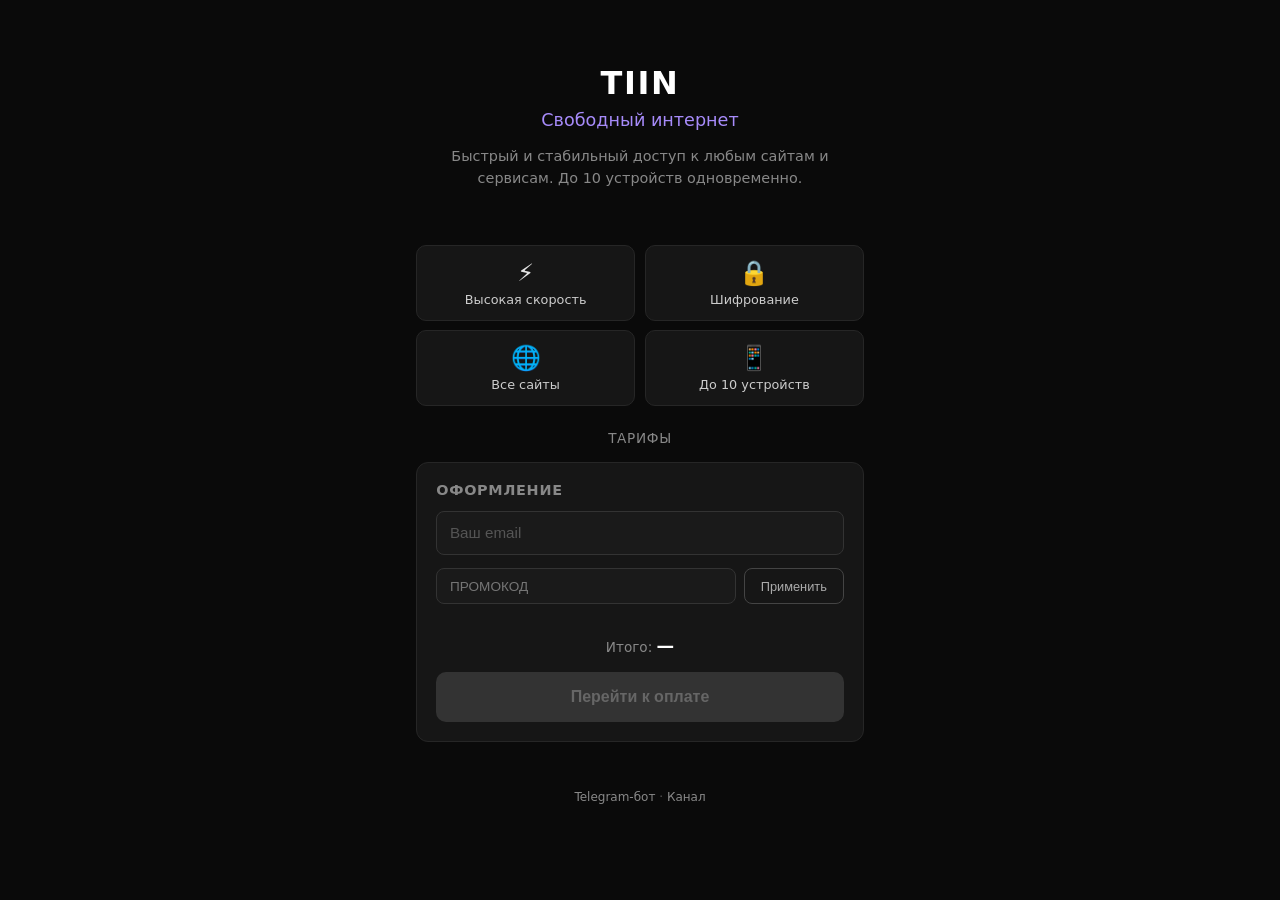
==== website/index.html @ b94ae363 "Add AWG 2.0, SoftEther, web portal, tests, and infra updates - AWG 2.0 native API (awg_api/) with ad" ====
<!DOCTYPE html>
<html lang="ru">
<head>
<meta charset="utf-8">
<meta name="viewport" content="width=device-width,initial-scale=1">
<title>TIIN — Быстрый и безопасный доступ в интернет</title>
<style>
*{margin:0;padding:0;box-sizing:border-box}
body{font-family:-apple-system,system-ui,'Segoe UI',sans-serif;background:#0a0a0a;color:#e5e5e5;
min-height:100vh;-webkit-font-smoothing:antialiased}
.container{max-width:480px;margin:0 auto;padding:1rem}

/* Header */
.hero{text-align:center;padding:3rem 0 2rem}
.hero h1{font-size:2rem;color:#fff;letter-spacing:.05em}
.hero .tagline{color:#a78bfa;font-size:1.1rem;margin-top:.5rem}
.hero .desc{color:#888;font-size:.9rem;margin-top:1rem;line-height:1.5}

/* Features */
.features{display:grid;grid-template-columns:1fr 1fr;gap:.6rem;margin:1.5rem 0}
.feat{background:#161616;border:1px solid #262626;border-radius:10px;padding:.8rem;text-align:center}
.feat .icon{font-size:1.5rem;margin-bottom:.3rem}
.feat .text{font-size:.8rem;color:#ccc}

/* Tariffs */
.section-title{font-size:.85rem;color:#888;text-transform:uppercase;letter-spacing:.05em;
margin:1.5rem 0 .8rem;text-align:center}
.tariff{background:#161616;border:1px solid #262626;border-radius:12px;padding:1rem;
margin-bottom:.6rem;cursor:pointer;transition:all .15s;position:relative}
.tariff:hover,.tariff.selected{border-color:#7c3aed;background:#1a1528}
.tariff .name{font-weight:600;color:#fff;font-size:.95rem}
.tariff .details{color:#888;font-size:.8rem;margin-top:.3rem}
.tariff .price{position:absolute;right:1rem;top:50%;transform:translateY(-50%);
font-size:1.1rem;font-weight:700;color:#a78bfa}
.tariff .badge{display:inline-block;background:#7c3aed;color:#fff;font-size:.65rem;
padding:.15rem .4rem;border-radius:4px;margin-left:.4rem;vertical-align:middle}

/* Form */
.card{background:#161616;border:1px solid #262626;border-radius:12px;padding:1.2rem;margin:1rem 0}
.card h2{font-size:.9rem;color:#888;text-transform:uppercase;letter-spacing:.05em;margin-bottom:.8rem}
.input-wrap{position:relative}
.input-wrap input{width:100%;background:#1a1a1a;border:1px solid #333;border-radius:8px;
padding:.8rem;color:#fff;font-size:.95rem;outline:none;transition:border-color .15s}
.input-wrap input:focus{border-color:#7c3aed}
.input-wrap input::placeholder{color:#555}
.error{color:#ef4444;font-size:.8rem;margin-top:.3rem;display:none}

.pay-btn{display:block;width:100%;padding:1rem;background:#7c3aed;color:#fff;border:none;
border-radius:10px;font-size:1rem;font-weight:600;cursor:pointer;margin-top:1rem;
transition:all .15s;text-align:center}
.pay-btn:hover{background:#6d28d9}
.pay-btn:disabled{background:#333;color:#666;cursor:not-allowed}

.total{text-align:center;margin-top:.8rem;color:#888;font-size:.85rem}
.total .amount{color:#fff;font-weight:600;font-size:1.1rem}
.total .old-price{text-decoration:line-through;color:#666;font-size:.9rem;margin-right:.3rem}

/* Promo */
.promo-row{display:flex;gap:.5rem;margin-top:.8rem}
.promo-row input{flex:1;background:#1a1a1a;border:1px solid #333;border-radius:8px;
padding:.6rem .8rem;color:#fff;font-size:.85rem;outline:none;text-transform:uppercase}
.promo-row input:focus{border-color:#7c3aed}
.promo-btn{background:none;border:1px solid #444;border-radius:8px;padding:.6rem 1rem;
color:#aaa;font-size:.8rem;cursor:pointer;white-space:nowrap;transition:all .15s}
.promo-btn:hover{border-color:#7c3aed;color:#7c3aed}
.promo-msg{font-size:.8rem;margin-top:.3rem;min-height:1.1em}
.promo-msg.ok{color:#22c55e}.promo-msg.err{color:#ef4444}

/* Steps */
.step{display:none}.step.active{display:block}

/* Loading */
.loading{text-align:center;padding:3rem 0}
.spinner{display:inline-block;width:40px;height:40px;border:3px solid #333;
border-top-color:#7c3aed;border-radius:50%;animation:spin .8s linear infinite}
@keyframes spin{to{transform:rotate(360deg)}}
.loading .text{color:#888;margin-top:1rem;font-size:.9rem}

/* Success */
.success{text-align:center;padding:2rem 0}
.success .icon{font-size:3rem;margin-bottom:.5rem}
.success h2{color:#22c55e;font-size:1.3rem}
.success .link{display:block;margin:1.5rem auto;padding:1rem;background:#7c3aed;color:#fff;
border-radius:10px;font-size:1rem;font-weight:600;text-decoration:none;max-width:280px}
.success .link:hover{background:#6d28d9}

/* Footer */
.footer{text-align:center;padding:2rem 0;color:#555;font-size:.75rem}
.footer a{color:#888;text-decoration:none}
.footer a:hover{color:#a78bfa}

/* Responsive */
@media(max-width:360px){.features{grid-template-columns:1fr}.hero h1{font-size:1.6rem}}
</style>
</head>
<body>

<div class="container">

<!-- Step 1: Landing -->
<div class="step active" id="step1">
    <div class="hero">
        <h1>TIIN</h1>
        <div class="tagline">Свободный интернет</div>
        <div class="desc">Быстрый и стабильный доступ к любым сайтам и сервисам. До 10 устройств одновременно.</div>
    </div>

    <div class="features">
        <div class="feat"><div class="icon">&#9889;</div><div class="text">Высокая скорость</div></div>
        <div class="feat"><div class="icon">&#128274;</div><div class="text">Шифрование</div></div>
        <div class="feat"><div class="icon">&#127760;</div><div class="text">Все сайты</div></div>
        <div class="feat"><div class="icon">&#128241;</div><div class="text">До 10 устройств</div></div>
    </div>

    <div class="section-title">Тарифы</div>
    <div id="tariffList"></div>

    <div class="card">
        <h2>Оформление</h2>
        <div class="input-wrap">
            <input type="email" id="emailInput" placeholder="Ваш email" autocomplete="email">
        </div>
        <div class="error" id="emailError">Введите корректный email</div>
        <div class="promo-row">
            <input type="text" id="promoInput" placeholder="Промокод" maxlength="30" autocomplete="off">
            <button type="button" class="promo-btn" id="promoBtn" onclick="applyPromo()">Применить</button>
        </div>
        <div class="promo-msg" id="promoMsg"></div>
        <div class="total">Итого: <span class="old-price" id="oldPrice" style="display:none"></span><span class="amount" id="totalAmount">—</span></div>
        <button class="pay-btn" id="payBtn" disabled>Перейти к оплате</button>
    </div>

    <div class="footer">
        <a href="https://t.me/tiin_service_bot">Telegram-бот</a> &middot;
        <a href="https://t.me/tiin_service">Канал</a>
    </div>
</div>

<!-- Step 2: Redirect / Loading -->
<div class="step" id="step2">
    <div class="loading">
        <div class="spinner"></div>
        <div class="text">Перенаправление на оплату...</div>
    </div>
</div>

<!-- Step 3: Waiting for payment -->
<div class="step" id="step3">
    <div class="loading">
        <div class="spinner"></div>
        <div class="text">Ожидание оплаты...</div>
    </div>
</div>

<!-- Step 4: Success -->
<div class="step" id="step4">
    <div class="success">
        <div class="icon">&#10004;&#65039;</div>
        <h2>Оплата прошла!</h2>
        <p style="color:#888;margin-top:.5rem">Ваш конфиг готов. Перейдите в личный кабинет для подключения.</p>
        <a id="portalLink" href="#" class="link">Перейти к подключению</a>
        <div style="background:#1c1507;border:1px solid #854d0e;border-radius:10px;padding:1rem;margin-top:1.5rem;text-align:left">
            <div style="font-weight:600;color:#facc15;font-size:.9rem">&#9888;&#65039; Сохраните ссылку!</div>
            <p style="color:#a3a3a3;font-size:.8rem;margin-top:.4rem;line-height:1.4">
                Добавьте страницу в закладки браузера. Это ваш единственный способ доступа к конфигу. Если потеряете ссылку — напишите в поддержку.
            </p>
        </div>
    </div>
</div>

</div>

<script>
var API = "/api/web";
var selectedTariff = null;
var tariffs = [];
var appliedPromo = null;  // {code, type, value, discount_price}

function showStep(n) {
    document.querySelectorAll('.step').forEach(function(s) { s.classList.remove('active') });
    document.getElementById('step' + n).classList.add('active');
}

// Load tariffs
fetch(API + '/tariffs')
    .then(function(r) { return r.json() })
    .then(function(data) {
        tariffs = data;
        var html = '';
        data.forEach(function(t) {
            var badge = t.days >= 90 ? '<span class="badge">Выгодно</span>' : '';
            var ppd = t.days > 0 ? (t.price / t.days).toFixed(1) : '';
            var details = t.period + ' · ' + t.device_limit + ' устройств';
            if (t.days > 3) details += ' · ' + ppd + ' Р/день';
            html += '<div class="tariff" onclick="selectTariff(\'' + t.id + '\')" id="tariff_' + t.id + '">' +
                '<div class="name">' + t.name + badge + '</div>' +
                '<div class="details">' + details + '</div>' +
                '<div class="price">' + t.price + ' &#8381;</div></div>';
        });
        document.getElementById('tariffList').innerHTML = html;
    });

function selectTariff(id) {
    selectedTariff = tariffs.find(function(t) { return t.id === id });
    document.querySelectorAll('.tariff').forEach(function(el) { el.classList.remove('selected') });
    document.getElementById('tariff_' + id).classList.add('selected');
    updateTotal();
    // Re-validate promo for new tariff
    if (appliedPromo) applyPromo();
    checkForm();
}

function updateTotal() {
    if (!selectedTariff) return;
    var oldEl = document.getElementById('oldPrice');
    var totalEl = document.getElementById('totalAmount');
    if (appliedPromo && appliedPromo.discount_price && appliedPromo.discount_price < selectedTariff.price) {
        oldEl.textContent = selectedTariff.price + ' \u20BD';
        oldEl.style.display = 'inline';
        totalEl.textContent = appliedPromo.discount_price + ' \u20BD';
    } else {
        oldEl.style.display = 'none';
        totalEl.textContent = selectedTariff.price + ' \u20BD';
    }
}

function applyPromo() {
    var code = document.getElementById('promoInput').value.trim();
    var msgEl = document.getElementById('promoMsg');
    if (!code) {
        appliedPromo = null;
        msgEl.textContent = '';
        msgEl.className = 'promo-msg';
        updateTotal();
        return;
    }
    var tariffId = selectedTariff ? selectedTariff.id : null;
    fetch(API + '/promo/validate', {
        method: 'POST',
        headers: { 'Content-Type': 'application/json' },
        body: JSON.stringify({ code: code, tariff_id: tariffId })
    })
    .then(function(r) { return r.json() })
    .then(function(d) {
        if (d.valid) {
            appliedPromo = { code: code, type: d.type, value: d.value, discount_price: d.discount_price };
            msgEl.textContent = d.message || 'Промокод применён';
            msgEl.className = 'promo-msg ok';
        } else {
            appliedPromo = null;
            msgEl.textContent = d.message || 'Неверный промокод';
            msgEl.className = 'promo-msg err';
        }
        updateTotal();
    })
    .catch(function() {
        msgEl.textContent = 'Ошибка проверки';
        msgEl.className = 'promo-msg err';
    });
}

function checkForm() {
    var email = document.getElementById('emailInput').value.trim();
    var valid = email.match(/^[^\s@]+@[^\s@]+\.[^\s@]+$/) && selectedTariff;
    document.getElementById('payBtn').disabled = !valid;
}

document.getElementById('emailInput').addEventListener('input', checkForm);

document.getElementById('payBtn').addEventListener('click', function() {
    var email = document.getElementById('emailInput').value.trim();
    if (!email.match(/^[^\s@]+@[^\s@]+\.[^\s@]+$/)) {
        document.getElementById('emailError').style.display = 'block';
        return;
    }
    document.getElementById('emailError').style.display = 'none';

    showStep(2);

    fetch(API + '/order', {
        method: 'POST',
        headers: { 'Content-Type': 'application/json' },
        body: JSON.stringify({ email: email, tariff_id: selectedTariff.id, promo_code: appliedPromo ? appliedPromo.code : null })
    })
    .then(function(r) { return r.json() })
    .then(function(data) {
        if (data.payment_url) {
            // Save payment_id for polling
            sessionStorage.setItem('payment_id', data.payment_id);
            // Redirect to YooKassa
            window.location.href = data.payment_url;
        } else {
            alert('Ошибка создания платежа');
            showStep(1);
        }
    })
    .catch(function(err) {
        alert('Ошибка соединения');
        showStep(1);
    });
});

// On page load: check if returning from payment
(function() {
    var pid = sessionStorage.getItem('payment_id');
    if (!pid) return;

    showStep(3);
    var attempts = 0;
    var maxAttempts = 60; // 5 minutes

    var poll = setInterval(function() {
        attempts++;
        if (attempts > maxAttempts) {
            clearInterval(poll);
            document.querySelector('#step3 .text').textContent = 'Платёж обрабатывается. Проверьте позже.';
            return;
        }

        fetch(API + '/status/' + pid)
            .then(function(r) { return r.json() })
            .then(function(data) {
                if (data.status === 'paid' && data.portal_url) {
                    clearInterval(poll);
                    sessionStorage.removeItem('payment_id');
                    document.getElementById('portalLink').href = data.portal_url;
                    showStep(4);
                } else if (data.status === 'canceled') {
                    clearInterval(poll);
                    sessionStorage.removeItem('payment_id');
                    alert('Платёж отменён');
                    showStep(1);
                }
            });
    }, 5000);
})();
</script>

</body>
</html>
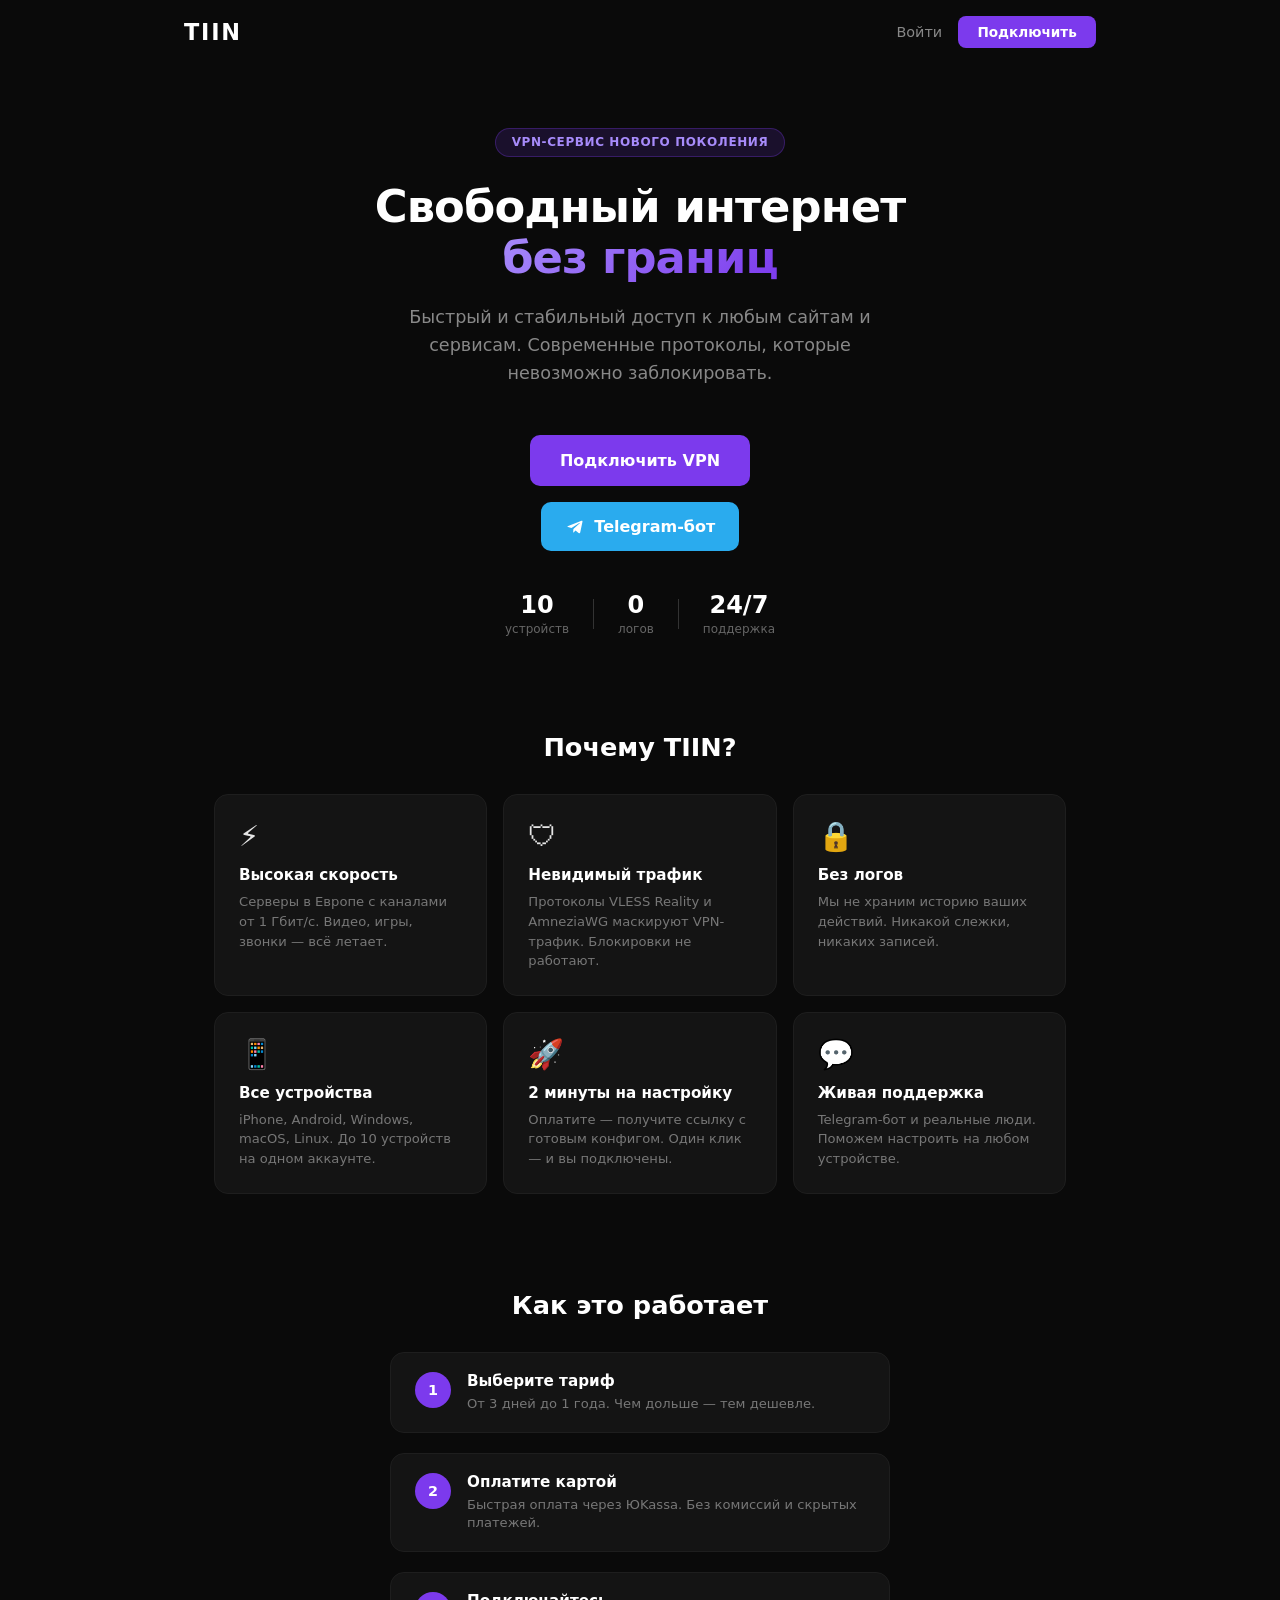
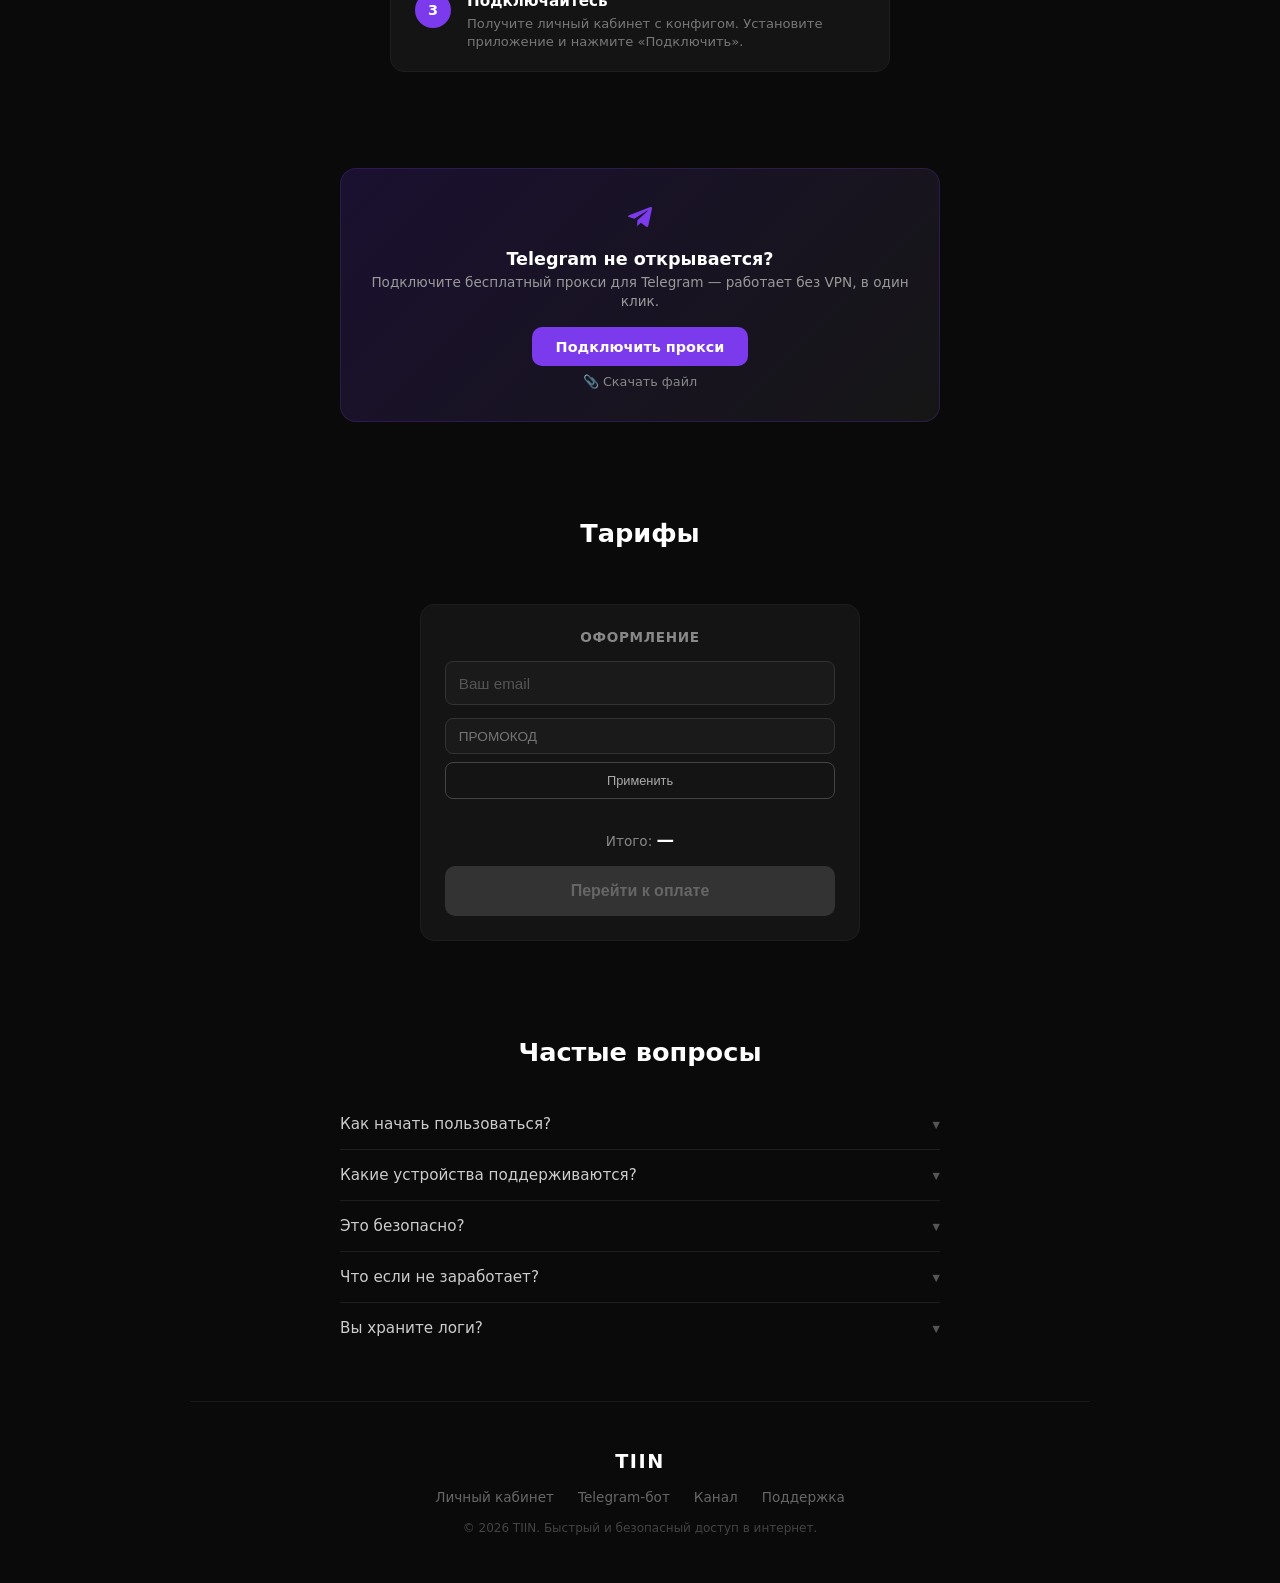
==== commit cd54ea9e: "Security hardening, autopay, health check, onboarding improvements - Session cleanup: daily purge of" ====
--- a/website/index.html
+++ b/website/index.html
@@ -4,70 +4,166 @@
 <meta charset="utf-8">
 <meta name="viewport" content="width=device-width,initial-scale=1">
 <title>TIIN — Быстрый и безопасный доступ в интернет</title>
+<link rel="icon" type="image/png" href="/favicon.png">
 <style>
 *{margin:0;padding:0;box-sizing:border-box}
-body{font-family:-apple-system,system-ui,'Segoe UI',sans-serif;background:#0a0a0a;color:#e5e5e5;
+body{font-family:-apple-system,system-ui,'Segoe UI',Roboto,sans-serif;background:#0a0a0a;color:#e5e5e5;
 min-height:100vh;-webkit-font-smoothing:antialiased}
-.container{max-width:480px;margin:0 auto;padding:1rem}
-
-/* Header */
-.hero{text-align:center;padding:3rem 0 2rem}
-.hero h1{font-size:2rem;color:#fff;letter-spacing:.05em}
-.hero .tagline{color:#a78bfa;font-size:1.1rem;margin-top:.5rem}
-.hero .desc{color:#888;font-size:.9rem;margin-top:1rem;line-height:1.5}
+
+/* Nav */
+.nav{display:flex;align-items:center;justify-content:space-between;padding:1rem 1.5rem;max-width:960px;margin:0 auto}
+.nav-logo{font-size:1.4rem;font-weight:800;color:#fff;letter-spacing:.08em}
+.nav-links{display:flex;align-items:center;gap:1rem}
+.nav-link{color:#888;text-decoration:none;font-size:.9rem;transition:color .15s}
+.nav-link:hover{color:#fff}
+.nav-cta{background:#7c3aed;color:#fff;border:none;border-radius:8px;padding:.5rem 1.2rem;
+font-size:.85rem;font-weight:600;cursor:pointer;transition:background .15s;text-decoration:none}
+.nav-cta:hover{background:#6d28d9}
+
+/* Hero */
+.l-hero{text-align:center;padding:4rem 1.5rem 3rem;max-width:700px;margin:0 auto}
+.l-hero-badge{display:inline-block;background:rgba(124,58,237,.15);color:#a78bfa;font-size:.75rem;
+font-weight:600;padding:.4rem 1rem;border-radius:20px;border:1px solid rgba(124,58,237,.3);
+margin-bottom:1.5rem;text-transform:uppercase;letter-spacing:.05em}
+.l-hero-title{font-size:2.8rem;font-weight:800;color:#fff;line-height:1.15;letter-spacing:-.02em}
+.l-hero-accent{background:linear-gradient(135deg,#a78bfa,#7c3aed);-webkit-background-clip:text;
+-webkit-text-fill-color:transparent;background-clip:text}
+.l-hero-desc{color:#888;font-size:1.1rem;line-height:1.6;margin-top:1.2rem;max-width:500px;margin-left:auto;margin-right:auto}
+.l-hero-actions{display:flex;gap:.8rem;justify-content:center;margin-top:2rem;flex-wrap:wrap}
+.l-hero-btn{display:inline-flex;align-items:center;justify-content:center;min-width:180px;
+padding:.9rem 1.5rem;font-size:1rem;border-radius:10px;font-weight:600;cursor:pointer;
+transition:all .15s;text-decoration:none;text-align:center}
+.l-hero-stats{display:flex;align-items:center;justify-content:center;gap:1.5rem;margin-top:2.5rem}
+.l-stat{text-align:center}
+.l-stat-num{display:block;font-size:1.5rem;font-weight:800;color:#fff}
+.l-stat-label{display:block;font-size:.75rem;color:#666;margin-top:.2rem}
+.l-stat-sep{width:1px;height:30px;background:#333}
+
+/* Sections */
+.l-section{max-width:900px;margin:0 auto;padding:3rem 1.5rem}
+.l-section-title{text-align:center;font-size:1.6rem;font-weight:700;color:#fff;margin-bottom:2rem}
 
 /* Features */
-.features{display:grid;grid-template-columns:1fr 1fr;gap:.6rem;margin:1.5rem 0}
-.feat{background:#161616;border:1px solid #262626;border-radius:10px;padding:.8rem;text-align:center}
-.feat .icon{font-size:1.5rem;margin-bottom:.3rem}
-.feat .text{font-size:.8rem;color:#ccc}
+.l-features{display:grid;grid-template-columns:repeat(3,1fr);gap:1rem}
+.l-feat{background:#141414;border:1px solid #1e1e1e;border-radius:14px;padding:1.5rem;transition:border-color .2s}
+.l-feat:hover{border-color:#333}
+.l-feat-icon{font-size:1.8rem;margin-bottom:.8rem}
+.l-feat h3{font-size:.95rem;font-weight:600;color:#fff;margin-bottom:.5rem}
+.l-feat p{font-size:.82rem;color:#777;line-height:1.5}
+
+/* Steps */
+.l-steps{max-width:500px;margin:0 auto;display:flex;flex-direction:column;gap:1.2rem}
+.l-step{display:flex;align-items:flex-start;gap:1rem;background:#141414;border:1px solid #1e1e1e;
+border-radius:14px;padding:1.2rem 1.5rem}
+.l-step-num{flex-shrink:0;width:36px;height:36px;display:flex;align-items:center;justify-content:center;
+background:#7c3aed;color:#fff;border-radius:50%;font-size:.9rem;font-weight:700}
+.l-step-body h3{font-size:.95rem;font-weight:600;color:#fff}
+.l-step-body p{font-size:.82rem;color:#777;margin-top:.3rem;line-height:1.4}
+
+/* Proxy banner */
+.l-proxy-banner{display:flex;flex-direction:column;align-items:center;text-align:center;
+background:linear-gradient(135deg,#1a1030 0%,#161616 100%);border:1px solid rgba(124,58,237,.2);
+border-radius:16px;padding:2rem 1.5rem;max-width:600px;margin:0 auto;gap:1rem}
+.l-proxy-text h3{color:#fff;font-size:1.1rem;margin-bottom:.3rem}
+.l-proxy-text p{color:#999;font-size:.85rem;line-height:1.4}
+.l-proxy-btn{white-space:nowrap;padding:.7rem 1.5rem;font-size:.9rem;text-decoration:none;
+background:#7c3aed;color:#fff;border-radius:10px;font-weight:600;display:inline-block;transition:background .15s}
+.l-proxy-btn:hover{background:#6d28d9}
+.l-proxy-dl{font-size:.8rem;color:#888;text-decoration:none}
+.l-proxy-dl:hover{color:#a78bfa}
 
 /* Tariffs */
-.section-title{font-size:.85rem;color:#888;text-transform:uppercase;letter-spacing:.05em;
-margin:1.5rem 0 .8rem;text-align:center}
-.tariff{background:#161616;border:1px solid #262626;border-radius:12px;padding:1rem;
-margin-bottom:.6rem;cursor:pointer;transition:all .15s;position:relative}
-.tariff:hover,.tariff.selected{border-color:#7c3aed;background:#1a1528}
-.tariff .name{font-weight:600;color:#fff;font-size:.95rem}
-.tariff .details{color:#888;font-size:.8rem;margin-top:.3rem}
-.tariff .price{position:absolute;right:1rem;top:50%;transform:translateY(-50%);
-font-size:1.1rem;font-weight:700;color:#a78bfa}
-.tariff .badge{display:inline-block;background:#7c3aed;color:#fff;font-size:.65rem;
-padding:.15rem .4rem;border-radius:4px;margin-left:.4rem;vertical-align:middle}
-
-/* Form */
-.card{background:#161616;border:1px solid #262626;border-radius:12px;padding:1.2rem;margin:1rem 0}
-.card h2{font-size:.9rem;color:#888;text-transform:uppercase;letter-spacing:.05em;margin-bottom:.8rem}
-.input-wrap{position:relative}
+.l-tariffs{display:grid;grid-template-columns:repeat(auto-fit,minmax(200px,1fr));gap:1rem;
+max-width:700px;margin:0 auto 1.5rem}
+.l-tariff{background:#141414;border:2px solid #1e1e1e;border-radius:14px;padding:1.5rem;
+text-align:center;cursor:pointer;transition:all .2s;position:relative}
+.l-tariff:hover{border-color:#333;transform:translateY(-2px)}
+.l-tariff.selected{border-color:#7c3aed;background:#1a1528}
+.l-tariff.popular{border-color:rgba(124,58,237,.2)}
+.l-tariff-badge{position:absolute;top:-10px;left:50%;transform:translateX(-50%);background:#7c3aed;
+color:#fff;font-size:.65rem;font-weight:700;padding:.2rem .7rem;border-radius:10px;
+text-transform:uppercase;letter-spacing:.03em}
+.l-tariff-name{font-size:.9rem;font-weight:600;color:#fff}
+.l-tariff-period{font-size:.75rem;color:#666;margin-top:.3rem}
+.l-tariff-price{font-size:1.8rem;font-weight:800;color:#a78bfa;margin-top:.8rem}
+.l-tariff-price span{font-size:1rem}
+.l-tariff-meta{font-size:.72rem;color:#555;margin-top:.5rem}
+
+/* Order form */
+.l-order{max-width:440px;margin:0 auto;background:#141414;border:1px solid #1e1e1e;
+border-radius:14px;padding:1.5rem}
+.l-order h3{font-size:.85rem;color:#888;text-transform:uppercase;letter-spacing:.05em;
+margin-bottom:1rem;text-align:center}
 .input-wrap input{width:100%;background:#1a1a1a;border:1px solid #333;border-radius:8px;
 padding:.8rem;color:#fff;font-size:.95rem;outline:none;transition:border-color .15s}
 .input-wrap input:focus{border-color:#7c3aed}
 .input-wrap input::placeholder{color:#555}
 .error{color:#ef4444;font-size:.8rem;margin-top:.3rem;display:none}
 
+.promo-row{display:flex;flex-direction:column;gap:.5rem;margin-top:.8rem}
+.promo-row input{width:100%;background:#1a1a1a;border:1px solid #333;border-radius:8px;
+padding:.6rem .8rem;color:#fff;font-size:.85rem;outline:none;text-transform:uppercase}
+.promo-row input:focus{border-color:#7c3aed}
+.promo-btn{width:100%;background:none;border:1px solid #444;border-radius:8px;padding:.6rem 1rem;
+color:#aaa;font-size:.8rem;cursor:pointer;transition:all .15s}
+.promo-btn:hover{border-color:#7c3aed;color:#7c3aed}
+.promo-msg{font-size:.8rem;margin-top:.3rem;min-height:1.1em}
+.promo-msg.ok{color:#22c55e}.promo-msg.err{color:#ef4444}
+
+.total{text-align:center;margin-top:.8rem;color:#888;font-size:.85rem}
+.total .amount{color:#fff;font-weight:600;font-size:1.1rem}
+.total .old-price{text-decoration:line-through;color:#666;font-size:.9rem;margin-right:.3rem}
+
 .pay-btn{display:block;width:100%;padding:1rem;background:#7c3aed;color:#fff;border:none;
 border-radius:10px;font-size:1rem;font-weight:600;cursor:pointer;margin-top:1rem;
 transition:all .15s;text-align:center}
 .pay-btn:hover{background:#6d28d9}
 .pay-btn:disabled{background:#333;color:#666;cursor:not-allowed}
 
-.total{text-align:center;margin-top:.8rem;color:#888;font-size:.85rem}
-.total .amount{color:#fff;font-weight:600;font-size:1.1rem}
-.total .old-price{text-decoration:line-through;color:#666;font-size:.9rem;margin-right:.3rem}
-
-/* Promo */
-.promo-row{display:flex;gap:.5rem;margin-top:.8rem}
-.promo-row input{flex:1;background:#1a1a1a;border:1px solid #333;border-radius:8px;
-padding:.6rem .8rem;color:#fff;font-size:.85rem;outline:none;text-transform:uppercase}
-.promo-row input:focus{border-color:#7c3aed}
-.promo-btn{background:none;border:1px solid #444;border-radius:8px;padding:.6rem 1rem;
-color:#aaa;font-size:.8rem;cursor:pointer;white-space:nowrap;transition:all .15s}
-.promo-btn:hover{border-color:#7c3aed;color:#7c3aed}
-.promo-msg{font-size:.8rem;margin-top:.3rem;min-height:1.1em}
-.promo-msg.ok{color:#22c55e}.promo-msg.err{color:#ef4444}
-
-/* Steps */
-.step{display:none}.step.active{display:block}
+/* FAQ */
+.l-faq{max-width:600px;margin:0 auto}
+.faq-item{border-bottom:1px solid #1e1e1e;cursor:pointer;padding:1rem 0}
+.faq-item:last-child{border-bottom:none}
+.faq-q{display:flex;justify-content:space-between;align-items:center;font-size:.95rem;font-weight:500;color:#ccc}
+.faq-q:hover{color:#fff}
+.faq-arrow{font-size:.6rem;color:#555;transition:transform .2s}
+.faq-arrow.open{transform:rotate(180deg)}
+.faq-a{font-size:.85rem;color:#777;line-height:1.6;margin-top:.6rem;padding-right:1.5rem;display:none}
+.faq-a.open{display:block}
+
+/* TG button */
+.tg-btn{display:inline-flex;align-items:center;justify-content:center;gap:.6rem;
+padding:.9rem 1.5rem;background:#2AABEE;color:#fff;border:none;border-radius:10px;
+font-size:1rem;font-weight:600;cursor:pointer;transition:background .15s;text-decoration:none}
+.tg-btn:hover{background:#229ED9}
+
+/* Footer */
+.l-footer{text-align:center;padding:3rem 1.5rem;border-top:1px solid #1a1a1a;max-width:900px;margin:0 auto}
+.l-footer-logo{font-size:1.2rem;font-weight:800;color:#fff;letter-spacing:.08em;margin-bottom:1rem}
+.l-footer-links{display:flex;justify-content:center;gap:1.5rem;margin-bottom:1rem}
+.l-footer-links a{color:#666;text-decoration:none;font-size:.85rem;transition:color .15s}
+.l-footer-links a:hover{color:#a78bfa}
+.l-footer-copy{color:#444;font-size:.75rem}
+
+/* Support form */
+.l-support{max-width:440px;margin:0 auto;background:#141414;border:1px solid #1e1e1e;border-radius:14px;padding:1.5rem}
+.l-support h3{font-size:.85rem;color:#888;text-transform:uppercase;letter-spacing:.05em;margin-bottom:1rem;text-align:center}
+.l-support textarea{width:100%;background:#1a1a1a;border:1px solid #333;border-radius:8px;
+padding:.8rem;color:#fff;font-size:.9rem;outline:none;transition:border-color .15s;resize:vertical;
+min-height:120px;font-family:inherit;line-height:1.5}
+.l-support textarea:focus{border-color:#7c3aed}
+.l-support textarea::placeholder{color:#555}
+.l-support .char-count{text-align:right;font-size:.75rem;color:#555;margin-top:.3rem}
+.support-btn{display:block;width:100%;padding:1rem;background:#7c3aed;color:#fff;border:none;
+border-radius:10px;font-size:1rem;font-weight:600;cursor:pointer;margin-top:1rem;transition:all .15s}
+.support-btn:hover{background:#6d28d9}
+.support-btn:disabled{background:#333;color:#666;cursor:not-allowed}
+.support-back{display:block;text-align:center;margin-top:.8rem;color:#666;font-size:.85rem;
+text-decoration:none;transition:color .15s}
+.support-back:hover{color:#a78bfa}
+
+/* Steps (pages) */
+.page{display:none}.page.active{display:block}
 
 /* Loading */
 .loading{text-align:center;padding:3rem 0}
@@ -77,83 +173,156 @@
 .loading .text{color:#888;margin-top:1rem;font-size:.9rem}
 
 /* Success */
-.success{text-align:center;padding:2rem 0}
+.success{text-align:center;padding:3rem 1.5rem;max-width:480px;margin:0 auto}
 .success .icon{font-size:3rem;margin-bottom:.5rem}
 .success h2{color:#22c55e;font-size:1.3rem}
 .success .link{display:block;margin:1.5rem auto;padding:1rem;background:#7c3aed;color:#fff;
 border-radius:10px;font-size:1rem;font-weight:600;text-decoration:none;max-width:280px}
 .success .link:hover{background:#6d28d9}
 
-/* Footer */
-.footer{text-align:center;padding:2rem 0;color:#555;font-size:.75rem}
-.footer a{color:#888;text-decoration:none}
-.footer a:hover{color:#a78bfa}
-
 /* Responsive */
-@media(max-width:360px){.features{grid-template-columns:1fr}.hero h1{font-size:1.6rem}}
+@media(max-width:768px){.l-hero-title{font-size:2rem}.l-features{grid-template-columns:1fr 1fr}
+.l-tariffs{grid-template-columns:1fr 1fr}}
+@media(max-width:480px){.l-hero{padding:2.5rem 1rem 2rem}.l-hero-title{font-size:1.7rem}
+.l-hero-desc{font-size:.95rem}.l-hero-btn{min-width:150px;padding:.8rem 1rem;font-size:.9rem}
+.l-features{grid-template-columns:1fr}.l-tariffs{grid-template-columns:1fr}
+.l-section{padding:2rem 1rem}}
 </style>
 </head>
 <body>
 
-<div class="container">
-
-<!-- Step 1: Landing -->
-<div class="step active" id="step1">
-    <div class="hero">
-        <h1>TIIN</h1>
-        <div class="tagline">Свободный интернет</div>
-        <div class="desc">Быстрый и стабильный доступ к любым сайтам и сервисам. До 10 устройств одновременно.</div>
-    </div>
-
-    <div class="features">
-        <div class="feat"><div class="icon">&#9889;</div><div class="text">Высокая скорость</div></div>
-        <div class="feat"><div class="icon">&#128274;</div><div class="text">Шифрование</div></div>
-        <div class="feat"><div class="icon">&#127760;</div><div class="text">Все сайты</div></div>
-        <div class="feat"><div class="icon">&#128241;</div><div class="text">До 10 устройств</div></div>
-    </div>
-
-    <div class="section-title">Тарифы</div>
-    <div id="tariffList"></div>
-
-    <div class="card">
-        <h2>Оформление</h2>
+<!-- Landing page -->
+<div class="page active" id="page-landing">
+
+<nav class="nav">
+    <div class="nav-logo">TIIN</div>
+    <div class="nav-links">
+        <a href="/login" class="nav-link">Войти</a>
+        <a href="#tariffs" class="nav-cta" onclick="scrollTo('#tariffs')">Подключить</a>
+    </div>
+</nav>
+
+<section class="l-hero">
+    <div class="l-hero-badge">VPN-сервис нового поколения</div>
+    <h1 class="l-hero-title">Свободный интернет<br><span class="l-hero-accent">без границ</span></h1>
+    <p class="l-hero-desc">Быстрый и стабильный доступ к любым сайтам и сервисам. Современные протоколы, которые невозможно заблокировать.</p>
+    <div class="l-hero-actions">
+        <a href="#tariffs" class="pay-btn l-hero-btn" style="max-width:220px" onclick="scrollTo('#tariffs')">Подключить VPN</a>        
+    </div>
+    <div class="l-hero-actions" style="margin-top: 1rem">
+        <a href="https://t.me/tiin_service_bot?start=web" class="tg-btn l-hero-btn" style="max-width:220px">
+            <svg viewBox="0 0 24 24" width="20" height="20" fill="#fff"><path d="M9.78 18.65l.28-4.23 7.68-6.92c.34-.31-.07-.46-.52-.19L7.74 13.3 3.64 12c-.88-.25-.89-.86.2-1.3l15.97-6.16c.73-.33 1.43.18 1.15 1.3l-2.72 12.81c-.19.91-.74 1.13-1.5.71L12.6 16.3l-1.99 1.93c-.23.23-.42.42-.83.42z"/></svg>
+            Telegram-бот
+        </a>
+    </div>
+    <div class="l-hero-stats">
+        <div class="l-stat"><span class="l-stat-num">10</span><span class="l-stat-label">устройств</span></div>
+        <div class="l-stat-sep"></div>
+        <div class="l-stat"><span class="l-stat-num">0</span><span class="l-stat-label">логов</span></div>
+        <div class="l-stat-sep"></div>
+        <div class="l-stat"><span class="l-stat-num">24/7</span><span class="l-stat-label">поддержка</span></div>
+    </div>
+</section>
+
+<section class="l-section">
+    <h2 class="l-section-title">Почему TIIN?</h2>
+    <div class="l-features">
+        <div class="l-feat"><div class="l-feat-icon">&#9889;</div><h3>Высокая скорость</h3><p>Серверы в Европе с каналами от 1 Гбит/с. Видео, игры, звонки — всё летает.</p></div>
+        <div class="l-feat"><div class="l-feat-icon">&#128737;</div><h3>Невидимый трафик</h3><p>Протоколы VLESS Reality и AmneziaWG маскируют VPN-трафик. Блокировки не работают.</p></div>
+        <div class="l-feat"><div class="l-feat-icon">&#128274;</div><h3>Без логов</h3><p>Мы не храним историю ваших действий. Никакой слежки, никаких записей.</p></div>
+        <div class="l-feat"><div class="l-feat-icon">&#128241;</div><h3>Все устройства</h3><p>iPhone, Android, Windows, macOS, Linux. До 10 устройств на одном аккаунте.</p></div>
+        <div class="l-feat"><div class="l-feat-icon">&#128640;</div><h3>2 минуты на настройку</h3><p>Оплатите — получите ссылку с готовым конфигом. Один клик — и вы подключены.</p></div>
+        <div class="l-feat"><div class="l-feat-icon">&#128172;</div><h3>Живая поддержка</h3><p>Telegram-бот и реальные люди. Поможем настроить на любом устройстве.</p></div>
+    </div>
+</section>
+
+<section class="l-section">
+    <h2 class="l-section-title">Как это работает</h2>
+    <div class="l-steps">
+        <div class="l-step"><div class="l-step-num">1</div><div class="l-step-body"><h3>Выберите тариф</h3><p>От 3 дней до 1 года. Чем дольше — тем дешевле.</p></div></div>
+        <div class="l-step"><div class="l-step-num">2</div><div class="l-step-body"><h3>Оплатите картой</h3><p>Быстрая оплата через ЮKassa. Без комиссий и скрытых платежей.</p></div></div>
+        <div class="l-step"><div class="l-step-num">3</div><div class="l-step-body"><h3>Подключайтесь</h3><p>Получите личный кабинет с конфигом. Установите приложение и нажмите «Подключить».</p></div></div>
+    </div>
+</section>
+
+<section class="l-section">
+    <div class="l-proxy-banner">
+        <svg viewBox="0 0 24 24" width="32" height="32" fill="#7c3aed"><path d="M9.78 18.65l.28-4.23 7.68-6.92c.34-.31-.07-.46-.52-.19L7.74 13.3 3.64 12c-.88-.25-.89-.86.2-1.3l15.97-6.16c.73-.33 1.43.18 1.15 1.3l-2.72 12.81c-.19.91-.74 1.13-1.5.71L12.6 16.3l-1.99 1.93c-.23.23-.42.42-.83.42z"/></svg>
+        <div class="l-proxy-text">
+            <h3>Telegram не открывается?</h3>
+            <p>Подключите бесплатный прокси для Telegram — работает без VPN, в один клик.</p>
+        </div>
+        <div style="display:flex;flex-direction:column;gap:.5rem;align-items:center">
+            <a href="tg://proxy?server=tiinservice.ru&port=8443&secret=7tZhp-UUviXSuUagLCZgx8UzNDQ5ODguc25rLnd0Zg" class="l-proxy-btn" id="proxyBtn">Подключить прокси</a>
+            <a href="/proxy.html" class="l-proxy-dl">&#128206; Скачать файл</a>
+        </div>
+    </div>
+</section>
+
+<section class="l-section" id="tariffs">
+    <h2 class="l-section-title">Тарифы</h2>
+    <div class="l-tariffs" id="tariffList"></div>
+
+    <div class="l-order">
+        <h3>Оформление</h3>
         <div class="input-wrap">
             <input type="email" id="emailInput" placeholder="Ваш email" autocomplete="email">
         </div>
         <div class="error" id="emailError">Введите корректный email</div>
         <div class="promo-row">
             <input type="text" id="promoInput" placeholder="Промокод" maxlength="30" autocomplete="off">
-            <button type="button" class="promo-btn" id="promoBtn" onclick="applyPromo()">Применить</button>
+            <button type="button" class="promo-btn" onclick="applyPromo()">Применить</button>
         </div>
         <div class="promo-msg" id="promoMsg"></div>
         <div class="total">Итого: <span class="old-price" id="oldPrice" style="display:none"></span><span class="amount" id="totalAmount">—</span></div>
+
+        <div id="codeSection" style="display:none;margin-top:.8rem">
+            <div style="color:#888;font-size:.85rem;text-align:center;margin-bottom:.5rem">
+                Код отправлен на <b id="codeEmailDisplay" style="color:#a78bfa"></b>
+            </div>
+            <div class="input-wrap">
+                <input type="text" id="codeInput" placeholder="Код из письма" maxlength="6"
+                       style="text-align:center;letter-spacing:4px;font-size:1.1rem" autocomplete="one-time-code">
+            </div>
+        </div>
+
         <button class="pay-btn" id="payBtn" disabled>Перейти к оплате</button>
-    </div>
-
-    <div class="footer">
-        <a href="https://t.me/tiin_service_bot">Telegram-бот</a> &middot;
+        <div id="changeEmail" style="display:none;text-align:center;margin-top:.5rem">
+            <a href="javascript:resetCode()" style="color:#888;font-size:.8rem;text-decoration:none">Изменить email</a>
+        </div>
+    </div>
+</section>
+
+<section class="l-section">
+    <h2 class="l-section-title">Частые вопросы</h2>
+    <div class="l-faq" id="faqList"></div>
+</section>
+
+<footer class="l-footer">
+    <div class="l-footer-logo">TIIN</div>
+    <div class="l-footer-links">
+        <a href="/login">Личный кабинет</a>
+        <a href="https://t.me/tiin_service_bot?start=web">Telegram-бот</a>
         <a href="https://t.me/tiin_service">Канал</a>
-    </div>
+        <a href="javascript:showPage('support')">Поддержка</a>
+    </div>
+    <div class="l-footer-copy">&copy; 2026 TIIN. Быстрый и безопасный доступ в интернет.</div>
+</footer>
+
 </div>
 
-<!-- Step 2: Redirect / Loading -->
-<div class="step" id="step2">
-    <div class="loading">
-        <div class="spinner"></div>
-        <div class="text">Перенаправление на оплату...</div>
-    </div>
+<!-- Redirect -->
+<div class="page" id="page-redirect">
+    <div class="loading"><div class="spinner"></div><div class="text">Перенаправление на оплату...</div></div>
 </div>
 
-<!-- Step 3: Waiting for payment -->
-<div class="step" id="step3">
-    <div class="loading">
-        <div class="spinner"></div>
-        <div class="text">Ожидание оплаты...</div>
-    </div>
+<!-- Polling -->
+<div class="page" id="page-polling">
+    <div class="loading"><div class="spinner"></div><div class="text">Ожидание оплаты...</div></div>
 </div>
 
-<!-- Step 4: Success -->
-<div class="step" id="step4">
+<!-- Success -->
+<div class="page" id="page-success">
     <div class="success">
         <div class="icon">&#10004;&#65039;</div>
         <h2>Оплата прошла!</h2>
@@ -162,50 +331,144 @@
         <div style="background:#1c1507;border:1px solid #854d0e;border-radius:10px;padding:1rem;margin-top:1.5rem;text-align:left">
             <div style="font-weight:600;color:#facc15;font-size:.9rem">&#9888;&#65039; Сохраните ссылку!</div>
             <p style="color:#a3a3a3;font-size:.8rem;margin-top:.4rem;line-height:1.4">
-                Добавьте страницу в закладки браузера. Это ваш единственный способ доступа к конфигу. Если потеряете ссылку — напишите в поддержку.
+                Добавьте страницу в закладки браузера. Это ваш единственный способ доступа к конфигу.
             </p>
         </div>
     </div>
 </div>
 
+<!-- Support -->
+<div class="page" id="page-support">
+<section class="l-section" style="padding-top:4rem">
+    <h2 class="l-section-title">Поддержка</h2>
+    <div class="l-support">
+        <h3>Написать нам</h3>
+        <div class="input-wrap">
+            <input type="email" id="supEmail" placeholder="Ваш email" autocomplete="email">
+        </div>
+        <div class="error" id="supEmailError">Введите корректный email</div>
+
+        <div id="supCodeSection" style="display:none;margin-top:.8rem">
+            <div style="color:#888;font-size:.85rem;text-align:center;margin-bottom:.5rem">
+                Код отправлен на <b id="supCodeEmail" style="color:#a78bfa"></b>
+            </div>
+            <div class="input-wrap">
+                <input type="text" id="supCode" placeholder="Код из письма" maxlength="6"
+                       style="text-align:center;letter-spacing:4px;font-size:1.1rem" autocomplete="one-time-code">
+            </div>
+        </div>
+
+        <div id="supMsgSection" style="display:none;margin-top:.8rem">
+            <textarea id="supMessage" placeholder="Опишите вашу проблему или вопрос..." maxlength="5000"></textarea>
+            <div class="char-count"><span id="supCharCount">0</span>/5000</div>
+        </div>
+
+        <button class="support-btn" id="supBtn" disabled>Отправить код</button>
+        <div id="supChangeEmail" style="display:none;text-align:center;margin-top:.5rem">
+            <a href="javascript:supResetCode()" style="color:#888;font-size:.8rem;text-decoration:none">Изменить email</a>
+        </div>
+        <a href="javascript:showPage('landing')" class="support-back">&#8592; Вернуться на главную</a>
+    </div>
+</section>
+</div>
+
+<!-- Support success -->
+<div class="page" id="page-support-ok">
+<div class="success" style="padding-top:5rem">
+    <div class="icon">&#9993;&#65039;</div>
+    <h2 style="color:#a78bfa">Сообщение отправлено!</h2>
+    <p style="color:#888;margin-top:.5rem">Мы ответим на ваш email в ближайшее время.</p>
+    <a href="javascript:showPage('landing')" class="link" style="background:#7c3aed">На главную</a>
+</div>
 </div>
 
 <script>
 var API = "/api/web";
 var selectedTariff = null;
 var tariffs = [];
-var appliedPromo = null;  // {code, type, value, discount_price}
-
-function showStep(n) {
-    document.querySelectorAll('.step').forEach(function(s) { s.classList.remove('active') });
-    document.getElementById('step' + n).classList.add('active');
-}
-
-// Load tariffs
+var appliedPromo = null;
+var codeStage = false;
+
+function showPage(id) {
+    document.querySelectorAll('.page').forEach(function(p) { p.classList.remove('active') });
+    document.getElementById('page-' + id).classList.add('active');
+}
+
+function scrollTo(sel) {
+    var el = document.querySelector(sel);
+    if (el) { event.preventDefault(); el.scrollIntoView({ behavior: 'smooth' }); }
+}
+
+// Referral
+(function() {
+    var params = new URLSearchParams(window.location.search);
+    var ref = params.get('ref');
+    if (ref && ref.length <= 64 && /^[A-Za-z0-9_-]+$/.test(ref)) localStorage.setItem('tiin_ref', ref);
+})();
+function getRef() { return localStorage.getItem('tiin_ref') || null; }
+
+// Analytics
+(function() {
+    var vid = localStorage.getItem('tiin_vid');
+    if (!vid) { vid = crypto.randomUUID ? crypto.randomUUID() : Math.random().toString(36).substr(2); localStorage.setItem('tiin_vid', vid); }
+    var blob = new Blob([JSON.stringify({ event: 'visit', visitor_id: vid })], { type: 'application/json' });
+    navigator.sendBeacon && navigator.sendBeacon('/api/web/event', blob);
+    document.getElementById('proxyBtn').addEventListener('click', function() {
+        var b = new Blob([JSON.stringify({ event: 'click_proxy', visitor_id: vid })], { type: 'application/json' });
+        navigator.sendBeacon && navigator.sendBeacon('/api/web/event', b);
+    });
+})();
+
+// FAQ
+var faqData = [
+    { q: 'Как начать пользоваться?', a: 'Выберите тариф, оплатите, и вы получите ссылку на личный кабинет с инструкциями по подключению. Настройка занимает 2 минуты.' },
+    { q: 'Какие устройства поддерживаются?', a: 'iPhone, Android, Windows, macOS, Linux. На каждом тарифе до 10 устройств одновременно.' },
+    { q: 'Это безопасно?', a: 'Да. Мы используем современные протоколы шифрования (VLESS Reality, AmneziaWG). Трафик невозможно прочитать или заблокировать.' },
+    { q: 'Что если не заработает?', a: 'Напишите нам в Telegram-бот — поможем настроить. Если совсем не подойдёт, вернём деньги.' },
+    { q: 'Вы храните логи?', a: 'Нет. Мы не ведём журналов активности и не отслеживаем, какие сайты вы посещаете.' }
+];
+var faqHtml = '';
+faqData.forEach(function(f, i) {
+    faqHtml += '<div class="faq-item" onclick="toggleFaq(' + i + ')">' +
+        '<div class="faq-q"><span>' + f.q + '</span><span class="faq-arrow" id="faq-arrow-' + i + '">&#9660;</span></div>' +
+        '<div class="faq-a" id="faq-a-' + i + '">' + f.a + '</div></div>';
+});
+document.getElementById('faqList').innerHTML = faqHtml;
+
+function toggleFaq(i) {
+    var a = document.getElementById('faq-a-' + i);
+    var arrow = document.getElementById('faq-arrow-' + i);
+    var open = a.classList.contains('open');
+    a.classList.toggle('open');
+    arrow.classList.toggle('open');
+}
+
+// Tariffs
 fetch(API + '/tariffs')
     .then(function(r) { return r.json() })
     .then(function(data) {
         tariffs = data;
         var html = '';
         data.forEach(function(t) {
-            var badge = t.days >= 90 ? '<span class="badge">Выгодно</span>' : '';
-            var ppd = t.days > 0 ? (t.price / t.days).toFixed(1) : '';
-            var details = t.period + ' · ' + t.device_limit + ' устройств';
-            if (t.days > 3) details += ' · ' + ppd + ' Р/день';
-            html += '<div class="tariff" onclick="selectTariff(\'' + t.id + '\')" id="tariff_' + t.id + '">' +
-                '<div class="name">' + t.name + badge + '</div>' +
-                '<div class="details">' + details + '</div>' +
-                '<div class="price">' + t.price + ' &#8381;</div></div>';
+            var pop = t.days >= 90 ? ' popular' : '';
+            var badge = t.days >= 90 ? '<div class="l-tariff-badge">Выгодно</div>' : '';
+            var meta = t.device_limit + ' устройств';
+            if (t.days > 3) meta += ' &middot; ' + (t.price / t.days).toFixed(0) + ' &#8381;/день';
+            html += '<div class="l-tariff' + pop + '" onclick="selectTariff(\'' + t.id + '\')" id="tariff_' + t.id + '">' +
+                badge +
+                '<div class="l-tariff-name">' + t.name + '</div>' +
+                '<div class="l-tariff-period">' + t.period + '</div>' +
+                '<div class="l-tariff-price">' + t.price + ' <span>&#8381;</span></div>' +
+                '<div class="l-tariff-meta">' + meta + '</div></div>';
         });
         document.getElementById('tariffList').innerHTML = html;
     });
 
 function selectTariff(id) {
     selectedTariff = tariffs.find(function(t) { return t.id === id });
-    document.querySelectorAll('.tariff').forEach(function(el) { el.classList.remove('selected') });
+    document.querySelectorAll('.l-tariff').forEach(function(el) { el.classList.remove('selected') });
     document.getElementById('tariff_' + id).classList.add('selected');
     updateTotal();
-    // Re-validate promo for new tariff
     if (appliedPromo) applyPromo();
     checkForm();
 }
@@ -227,36 +490,21 @@
 function applyPromo() {
     var code = document.getElementById('promoInput').value.trim();
     var msgEl = document.getElementById('promoMsg');
-    if (!code) {
-        appliedPromo = null;
-        msgEl.textContent = '';
-        msgEl.className = 'promo-msg';
-        updateTotal();
-        return;
-    }
+    if (!code) { appliedPromo = null; msgEl.textContent = ''; msgEl.className = 'promo-msg'; updateTotal(); return; }
     var tariffId = selectedTariff ? selectedTariff.id : null;
-    fetch(API + '/promo/validate', {
-        method: 'POST',
-        headers: { 'Content-Type': 'application/json' },
-        body: JSON.stringify({ code: code, tariff_id: tariffId })
-    })
+    fetch(API + '/promo/validate', { method: 'POST', headers: { 'Content-Type': 'application/json' },
+        body: JSON.stringify({ code: code, tariff_id: tariffId }) })
     .then(function(r) { return r.json() })
     .then(function(d) {
         if (d.valid) {
-            appliedPromo = { code: code, type: d.type, value: d.value, discount_price: d.discount_price };
-            msgEl.textContent = d.message || 'Промокод применён';
-            msgEl.className = 'promo-msg ok';
+            appliedPromo = { code: code, discount_price: d.discount_price };
+            msgEl.textContent = d.message || 'Промокод применён'; msgEl.className = 'promo-msg ok';
         } else {
-            appliedPromo = null;
-            msgEl.textContent = d.message || 'Неверный промокод';
-            msgEl.className = 'promo-msg err';
+            appliedPromo = null; msgEl.textContent = d.message || 'Неверный промокод'; msgEl.className = 'promo-msg err';
         }
         updateTotal();
     })
-    .catch(function() {
-        msgEl.textContent = 'Ошибка проверки';
-        msgEl.className = 'promo-msg err';
-    });
+    .catch(function() { msgEl.textContent = 'Ошибка проверки'; msgEl.className = 'promo-msg err'; });
 }
 
 function checkForm() {
@@ -265,75 +513,178 @@
     document.getElementById('payBtn').disabled = !valid;
 }
 
-document.getElementById('emailInput').addEventListener('input', checkForm);
+function resetCode() {
+    codeStage = false;
+    document.getElementById('codeSection').style.display = 'none';
+    document.getElementById('changeEmail').style.display = 'none';
+    document.getElementById('codeInput').value = '';
+    document.getElementById('emailInput').disabled = false;
+    document.getElementById('payBtn').textContent = 'Перейти к оплате';
+    checkForm();
+}
+
+document.getElementById('emailInput').addEventListener('input', function() {
+    if (codeStage) resetCode();
+    checkForm();
+});
 
 document.getElementById('payBtn').addEventListener('click', function() {
     var email = document.getElementById('emailInput').value.trim();
-    if (!email.match(/^[^\s@]+@[^\s@]+\.[^\s@]+$/)) {
-        document.getElementById('emailError').style.display = 'block';
-        return;
+    if (!email.match(/^[^\s@]+@[^\s@]+\.[^\s@]+$/)) { document.getElementById('emailError').style.display = 'block'; return; }
+    document.getElementById('emailError').style.display = 'none';
+    var btn = document.getElementById('payBtn');
+
+    if (!codeStage) {
+        btn.disabled = true; btn.textContent = 'Отправка кода...';
+        fetch(API + '/order/send-code', { method: 'POST', headers: { 'Content-Type': 'application/json' },
+            body: JSON.stringify({ email: email }) })
+        .then(function(r) { return r.json().then(function(d) { return { status: r.status, data: d }; }); })
+        .then(function(res) {
+            if (res.data.ok) {
+                codeStage = true;
+                document.getElementById('codeEmailDisplay').textContent = email;
+                document.getElementById('codeSection').style.display = 'block';
+                document.getElementById('changeEmail').style.display = 'block';
+                document.getElementById('emailInput').disabled = true;
+                btn.textContent = 'Подтвердить и оплатить'; btn.disabled = false;
+                document.getElementById('codeInput').focus();
+            } else {
+                alert(res.data.detail || res.data.message || 'Ошибка отправки кода');
+                btn.textContent = 'Перейти к оплате'; btn.disabled = false;
+            }
+        })
+        .catch(function() { alert('Ошибка соединения'); btn.textContent = 'Перейти к оплате'; btn.disabled = false; });
+    } else {
+        var code = document.getElementById('codeInput').value.trim();
+        if (!code) { alert('Введите код из письма'); return; }
+        showPage('redirect');
+        fetch(API + '/order', { method: 'POST', headers: { 'Content-Type': 'application/json' },
+            body: JSON.stringify({ email: email, tariff_id: selectedTariff.id, code: code,
+                promo_code: appliedPromo ? appliedPromo.code : null, ref: getRef() }) })
+        .then(function(r) { return r.json().then(function(d) { return { status: r.status, data: d }; }); })
+        .then(function(res) {
+            if (res.data.payment_url) {
+                sessionStorage.setItem('payment_id', res.data.payment_id);
+                sessionStorage.setItem('web_token', res.data.web_token);
+                window.location.href = res.data.payment_url;
+            } else { showPage('landing'); alert(res.data.detail || res.data.message || 'Ошибка создания платежа'); }
+        })
+        .catch(function() { showPage('landing'); alert('Ошибка соединения'); });
     }
-    document.getElementById('emailError').style.display = 'none';
-
-    showStep(2);
-
-    fetch(API + '/order', {
-        method: 'POST',
-        headers: { 'Content-Type': 'application/json' },
-        body: JSON.stringify({ email: email, tariff_id: selectedTariff.id, promo_code: appliedPromo ? appliedPromo.code : null })
-    })
-    .then(function(r) { return r.json() })
-    .then(function(data) {
-        if (data.payment_url) {
-            // Save payment_id for polling
-            sessionStorage.setItem('payment_id', data.payment_id);
-            // Redirect to YooKassa
-            window.location.href = data.payment_url;
-        } else {
-            alert('Ошибка создания платежа');
-            showStep(1);
-        }
-    })
-    .catch(function(err) {
-        alert('Ошибка соединения');
-        showStep(1);
-    });
 });
 
-// On page load: check if returning from payment
+// Payment polling on return
 (function() {
     var pid = sessionStorage.getItem('payment_id');
     if (!pid) return;
-
-    showStep(3);
+    showPage('polling');
     var attempts = 0;
-    var maxAttempts = 60; // 5 minutes
-
     var poll = setInterval(function() {
-        attempts++;
-        if (attempts > maxAttempts) {
-            clearInterval(poll);
-            document.querySelector('#step3 .text').textContent = 'Платёж обрабатывается. Проверьте позже.';
-            return;
-        }
-
-        fetch(API + '/status/' + pid)
-            .then(function(r) { return r.json() })
-            .then(function(data) {
-                if (data.status === 'paid' && data.portal_url) {
-                    clearInterval(poll);
-                    sessionStorage.removeItem('payment_id');
-                    document.getElementById('portalLink').href = data.portal_url;
-                    showStep(4);
-                } else if (data.status === 'canceled') {
-                    clearInterval(poll);
-                    sessionStorage.removeItem('payment_id');
-                    alert('Платёж отменён');
-                    showStep(1);
-                }
-            });
+        if (++attempts > 60) { clearInterval(poll); document.querySelector('#page-polling .text').textContent = 'Платёж обрабатывается. Проверьте позже.'; return; }
+        fetch(API + '/status/' + pid).then(function(r) { return r.json() }).then(function(data) {
+            if (data.status === 'paid') {
+                clearInterval(poll);
+                var wt = sessionStorage.getItem('web_token');
+                sessionStorage.removeItem('payment_id'); sessionStorage.removeItem('web_token');
+                document.getElementById('portalLink').href = 'https://344988.snk.wtf/my/' + wt; showPage('success');
+            } else if (data.status === 'canceled') {
+                clearInterval(poll); sessionStorage.removeItem('payment_id');
+                alert('Платёж отменён'); showPage('landing');
+            }
+        });
     }, 5000);
 })();
+
+// ── Support form ──
+var supCodeStage = false;
+var supMsgStage = false;
+
+function supResetCode() {
+    supCodeStage = false; supMsgStage = false;
+    document.getElementById('supCodeSection').style.display = 'none';
+    document.getElementById('supMsgSection').style.display = 'none';
+    document.getElementById('supChangeEmail').style.display = 'none';
+    document.getElementById('supCode').value = '';
+    document.getElementById('supMessage').value = '';
+    document.getElementById('supCharCount').textContent = '0';
+    document.getElementById('supEmail').disabled = false;
+    document.getElementById('supBtn').textContent = 'Отправить код';
+    supCheckForm();
+}
+
+function supCheckForm() {
+    var email = document.getElementById('supEmail').value.trim();
+    var valid = email.match(/^[^\s@]+@[^\s@]+\.[^\s@]+$/);
+    if (supMsgStage) {
+        var msg = document.getElementById('supMessage').value.trim();
+        document.getElementById('supBtn').disabled = !valid || !msg;
+    } else {
+        document.getElementById('supBtn').disabled = !valid;
+    }
+}
+
+document.getElementById('supEmail').addEventListener('input', function() {
+    if (supCodeStage) supResetCode();
+    supCheckForm();
+});
+
+document.getElementById('supMessage').addEventListener('input', function() {
+    document.getElementById('supCharCount').textContent = this.value.length;
+    supCheckForm();
+});
+
+document.getElementById('supBtn').addEventListener('click', function() {
+    var email = document.getElementById('supEmail').value.trim();
+    var errEl = document.getElementById('supEmailError');
+    if (!email.match(/^[^\s@]+@[^\s@]+\.[^\s@]+$/)) { errEl.style.display = 'block'; return; }
+    errEl.style.display = 'none';
+    var btn = document.getElementById('supBtn');
+
+    if (!supCodeStage) {
+        // Step 1: send code
+        btn.disabled = true; btn.textContent = 'Отправка кода...';
+        fetch(API + '/support/send-code', { method: 'POST', headers: { 'Content-Type': 'application/json' },
+            body: JSON.stringify({ email: email }) })
+        .then(function(r) { return r.json().then(function(d) { return { status: r.status, data: d }; }); })
+        .then(function(res) {
+            if (res.data.ok) {
+                supCodeStage = true;
+                document.getElementById('supCodeEmail').textContent = email;
+                document.getElementById('supCodeSection').style.display = 'block';
+                document.getElementById('supChangeEmail').style.display = 'block';
+                document.getElementById('supEmail').disabled = true;
+                document.getElementById('supMsgSection').style.display = 'block';
+                supMsgStage = true;
+                btn.textContent = 'Отправить сообщение'; btn.disabled = true;
+                document.getElementById('supCode').focus();
+            } else {
+                alert(res.data.detail || res.data.message || 'Ошибка отправки кода');
+                btn.textContent = 'Отправить код'; btn.disabled = false;
+            }
+        })
+        .catch(function() { alert('Ошибка соединения'); btn.textContent = 'Отправить код'; btn.disabled = false; });
+    } else {
+        // Step 2: submit message
+        var code = document.getElementById('supCode').value.trim();
+        var msg = document.getElementById('supMessage').value.trim();
+        if (!code) { alert('Введите код из письма'); return; }
+        if (!msg) { alert('Введите сообщение'); return; }
+        btn.disabled = true; btn.textContent = 'Отправка...';
+        fetch(API + '/support/contact', { method: 'POST', headers: { 'Content-Type': 'application/json' },
+            body: JSON.stringify({ email: email, message: msg, code: code }) })
+        .then(function(r) { return r.json().then(function(d) { return { status: r.status, data: d }; }); })
+        .then(function(res) {
+            if (res.data.ok) {
+                supResetCode();
+                showPage('support-ok');
+            } else {
+                alert(res.data.detail || res.data.message || 'Ошибка отправки');
+                btn.textContent = 'Отправить сообщение'; btn.disabled = false;
+            }
+        })
+        .catch(function() { alert('Ошибка соединения'); btn.textContent = 'Отправить сообщение'; btn.disabled = false; });
+    }
+});
 </script>
 
 </body>
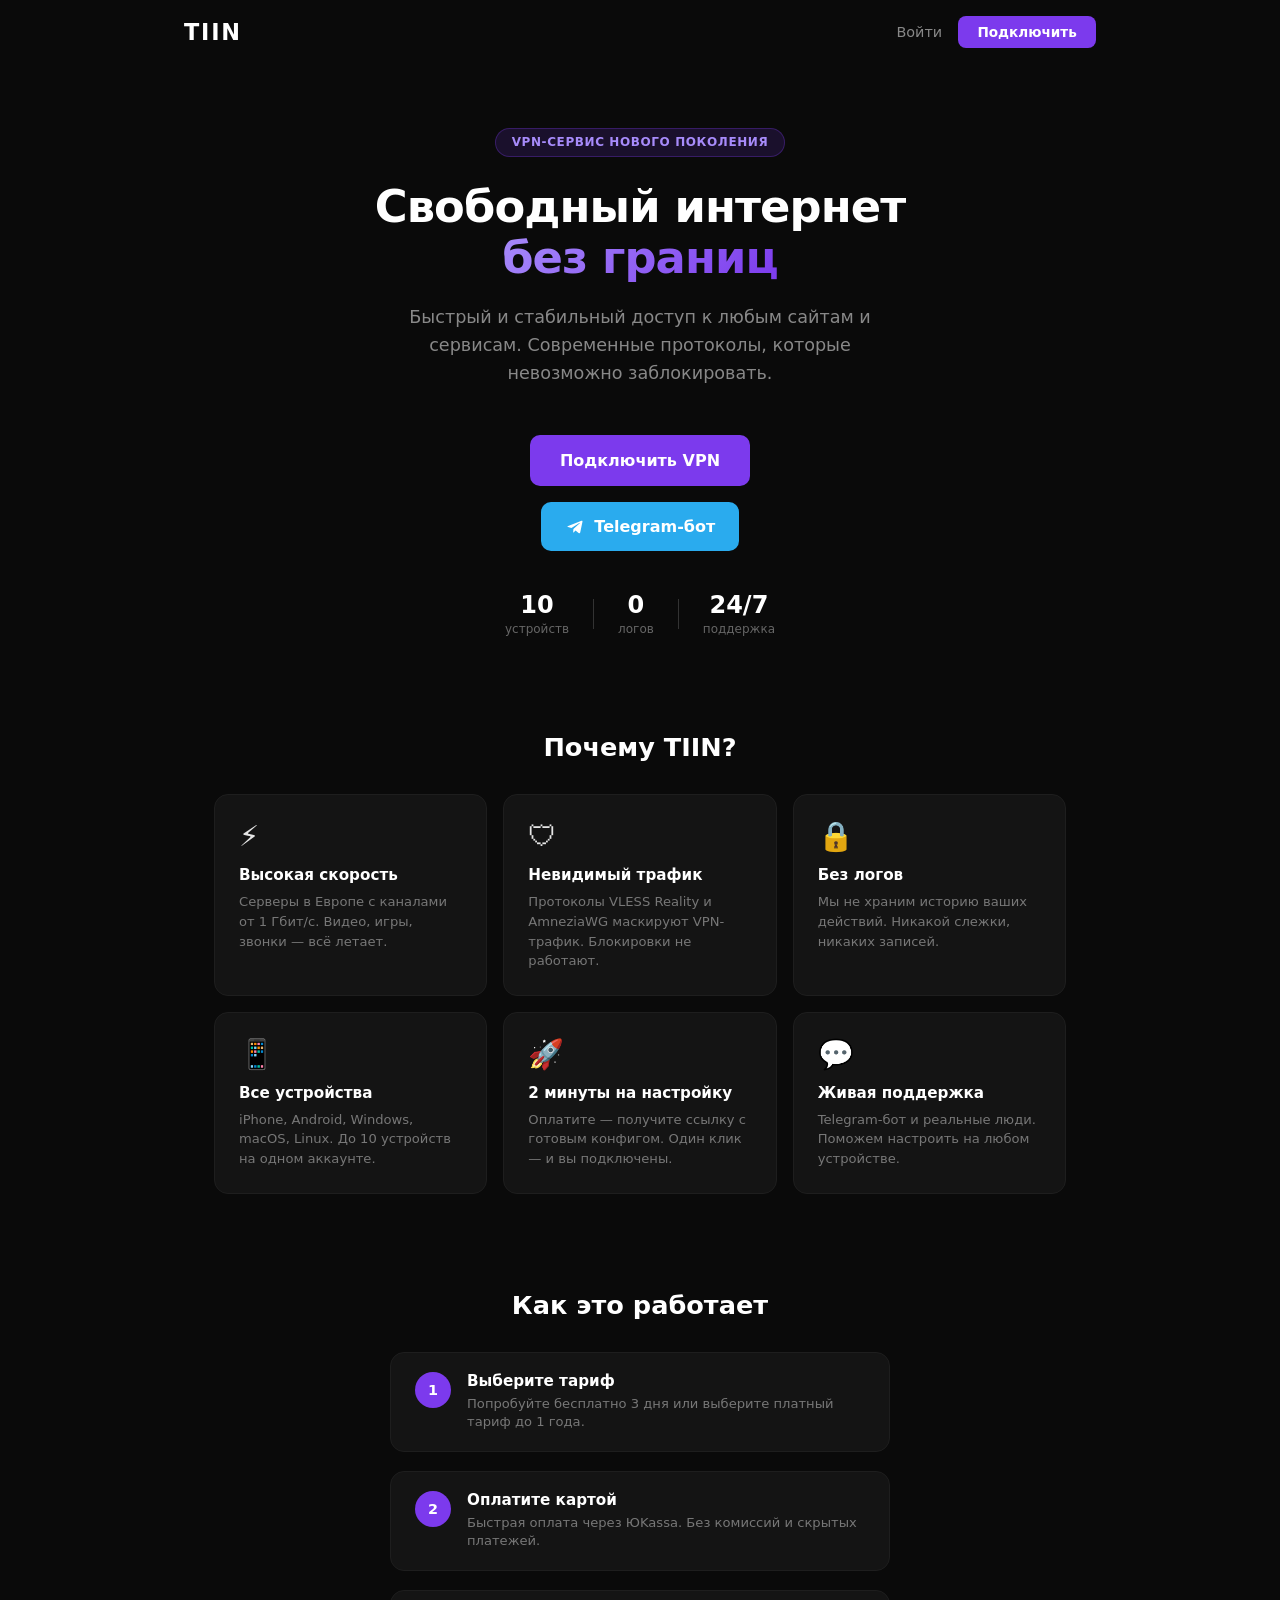
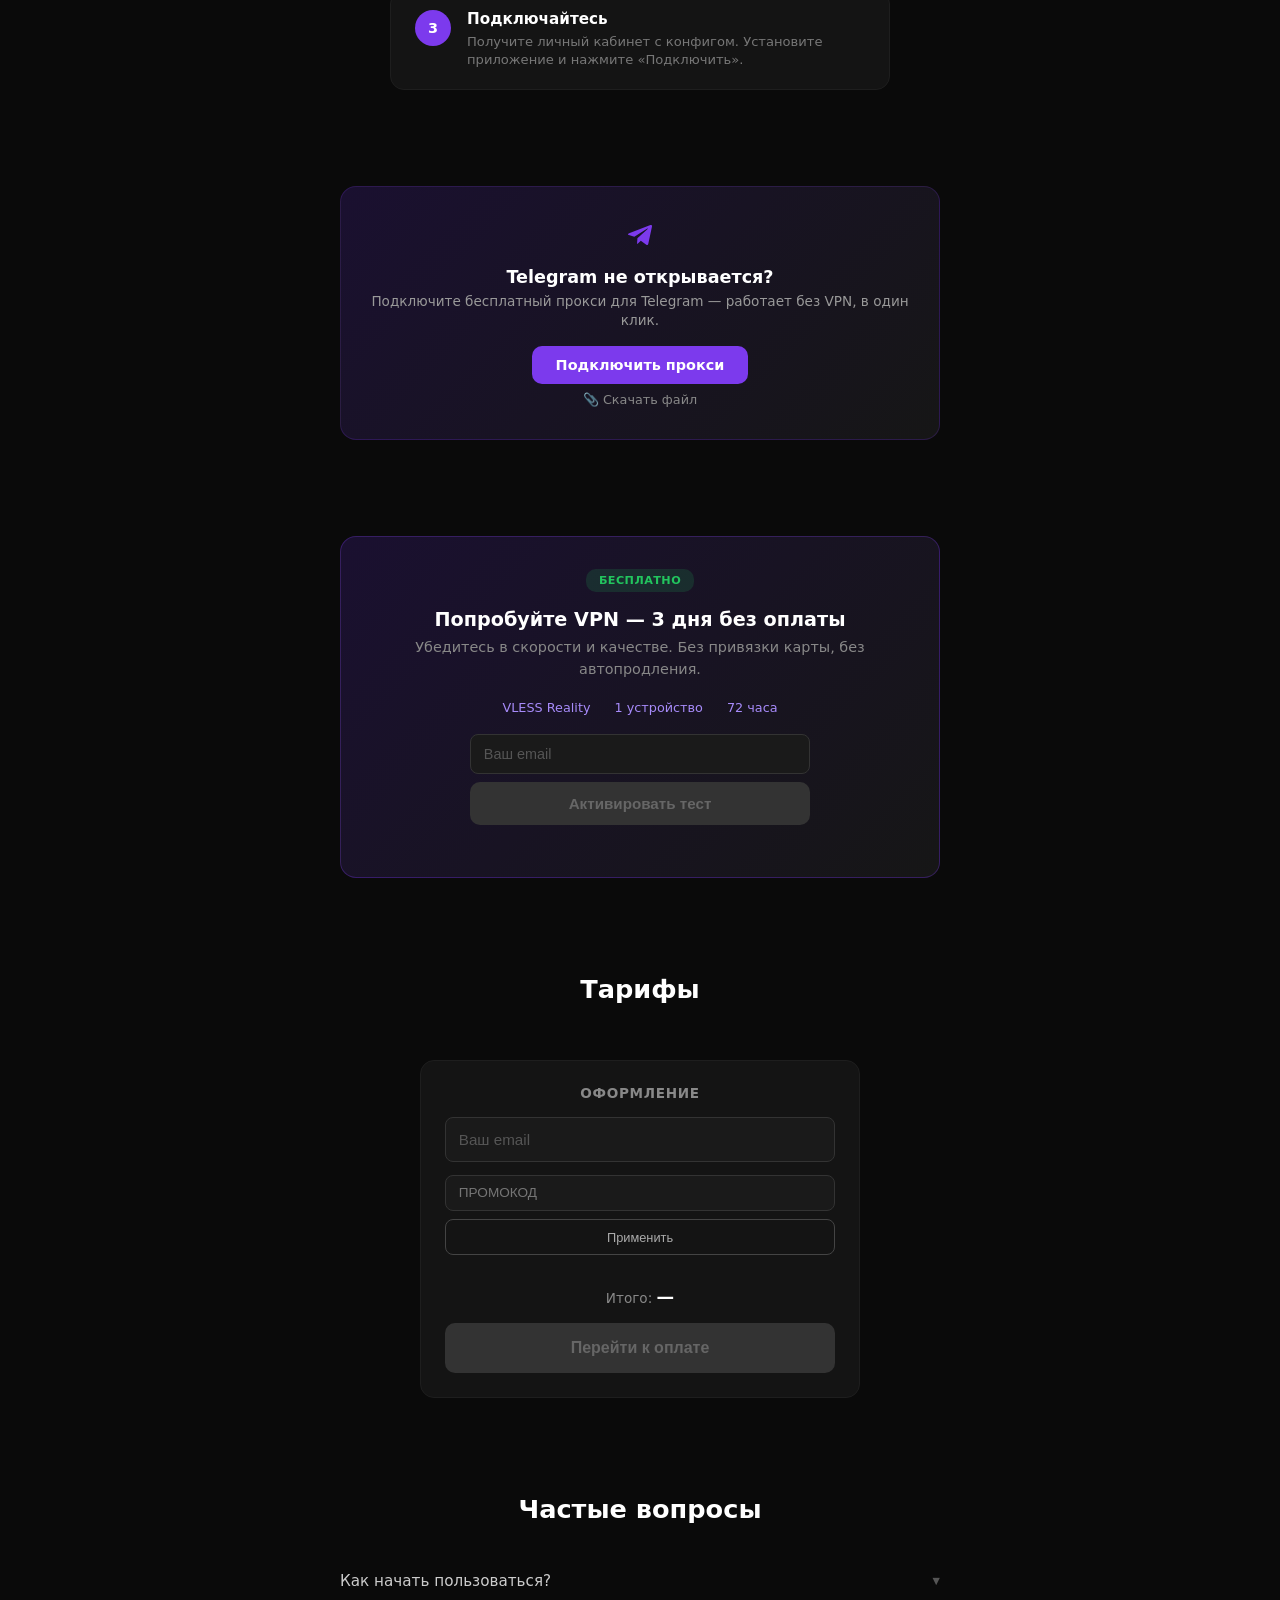
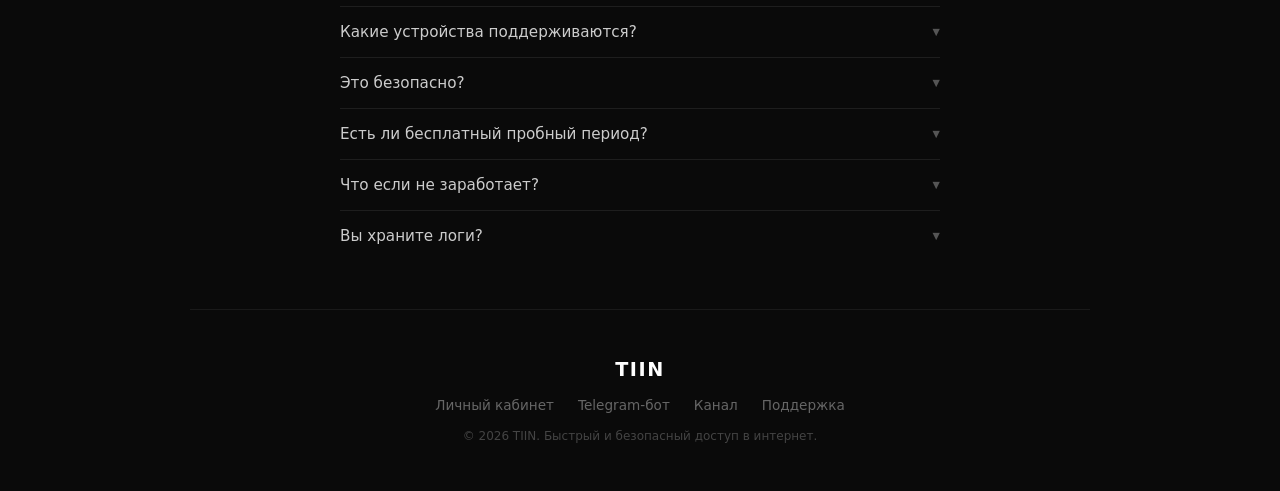
==== commit 612f3a46: "All recent changes: admin panel, AWG deep links, tests, scripts, security fixes, gitignore updates C" ====
--- a/website/index.html
+++ b/website/index.html
@@ -72,6 +72,26 @@
 .l-proxy-dl{font-size:.8rem;color:#888;text-decoration:none}
 .l-proxy-dl:hover{color:#a78bfa}
 
+/* Trial banner */
+.l-trial{max-width:600px;margin:0 auto;background:linear-gradient(135deg,#1a1030 0%,#161616 100%);
+border:1px solid rgba(124,58,237,.3);border-radius:16px;padding:2rem 1.5rem;text-align:center}
+.l-trial-badge{display:inline-block;background:rgba(34,197,94,.15);color:#22c55e;font-size:.7rem;
+font-weight:700;padding:.3rem .8rem;border-radius:10px;text-transform:uppercase;letter-spacing:.04em;margin-bottom:1rem}
+.l-trial h3{color:#fff;font-size:1.2rem;font-weight:700;margin-bottom:.4rem}
+.l-trial p{color:#888;font-size:.9rem;line-height:1.5;margin-bottom:1.2rem}
+.l-trial-features{display:flex;justify-content:center;gap:1.5rem;margin-bottom:1.2rem;flex-wrap:wrap}
+.l-trial-feat{font-size:.8rem;color:#a78bfa}
+.l-trial-form{max-width:340px;margin:0 auto}
+.l-trial-form input{width:100%;background:#1a1a1a;border:1px solid #333;border-radius:8px;
+padding:.7rem .8rem;color:#fff;font-size:.9rem;outline:none;transition:border-color .15s;margin-bottom:.5rem}
+.l-trial-form input:focus{border-color:#7c3aed}
+.l-trial-form input::placeholder{color:#555}
+.l-trial-btn{display:block;width:100%;padding:.8rem;background:#22c55e;color:#fff;border:none;
+border-radius:10px;font-size:.95rem;font-weight:600;cursor:pointer;transition:all .15s}
+.l-trial-btn:hover{background:#16a34a}
+.l-trial-btn:disabled{background:#333;color:#666;cursor:not-allowed}
+.l-trial-msg{font-size:.8rem;margin-top:.4rem;min-height:1.1em;color:#ef4444}
+
 /* Tariffs */
 .l-tariffs{display:grid;grid-template-columns:repeat(auto-fit,minmax(200px,1fr));gap:1rem;
 max-width:700px;margin:0 auto 1.5rem}
@@ -198,7 +218,7 @@
     <div class="nav-logo">TIIN</div>
     <div class="nav-links">
         <a href="/login" class="nav-link">Войти</a>
-        <a href="#tariffs" class="nav-cta" onclick="scrollTo('#tariffs')">Подключить</a>
+        <a href="#trial" class="nav-cta" onclick="scrollTo('#trial')">Подключить</a>
     </div>
 </nav>
 
@@ -207,7 +227,7 @@
     <h1 class="l-hero-title">Свободный интернет<br><span class="l-hero-accent">без границ</span></h1>
     <p class="l-hero-desc">Быстрый и стабильный доступ к любым сайтам и сервисам. Современные протоколы, которые невозможно заблокировать.</p>
     <div class="l-hero-actions">
-        <a href="#tariffs" class="pay-btn l-hero-btn" style="max-width:220px" onclick="scrollTo('#tariffs')">Подключить VPN</a>        
+        <a href="#trial" class="pay-btn l-hero-btn" style="max-width:220px" onclick="scrollTo('#trial')">Подключить VPN</a>
     </div>
     <div class="l-hero-actions" style="margin-top: 1rem">
         <a href="https://t.me/tiin_service_bot?start=web" class="tg-btn l-hero-btn" style="max-width:220px">
@@ -239,7 +259,7 @@
 <section class="l-section">
     <h2 class="l-section-title">Как это работает</h2>
     <div class="l-steps">
-        <div class="l-step"><div class="l-step-num">1</div><div class="l-step-body"><h3>Выберите тариф</h3><p>От 3 дней до 1 года. Чем дольше — тем дешевле.</p></div></div>
+        <div class="l-step"><div class="l-step-num">1</div><div class="l-step-body"><h3>Выберите тариф</h3><p>Попробуйте бесплатно 3 дня или выберите платный тариф до 1 года.</p></div></div>
         <div class="l-step"><div class="l-step-num">2</div><div class="l-step-body"><h3>Оплатите картой</h3><p>Быстрая оплата через ЮKassa. Без комиссий и скрытых платежей.</p></div></div>
         <div class="l-step"><div class="l-step-num">3</div><div class="l-step-body"><h3>Подключайтесь</h3><p>Получите личный кабинет с конфигом. Установите приложение и нажмите «Подключить».</p></div></div>
     </div>
@@ -255,6 +275,34 @@
         <div style="display:flex;flex-direction:column;gap:.5rem;align-items:center">
             <a href="tg://proxy?server=tiinservice.ru&port=8443&secret=7tZhp-UUviXSuUagLCZgx8UzNDQ5ODguc25rLnd0Zg" class="l-proxy-btn" id="proxyBtn">Подключить прокси</a>
             <a href="/proxy.html" class="l-proxy-dl">&#128206; Скачать файл</a>
+        </div>
+    </div>
+</section>
+
+<section class="l-section" id="trial">
+    <div class="l-trial">
+        <div class="l-trial-badge">Бесплатно</div>
+        <h3>Попробуйте VPN — 3 дня без оплаты</h3>
+        <p>Убедитесь в скорости и качестве. Без привязки карты, без автопродления.</p>
+        <div class="l-trial-features">
+            <span class="l-trial-feat">VLESS Reality</span>
+            <span class="l-trial-feat">1 устройство</span>
+            <span class="l-trial-feat">72 часа</span>
+        </div>
+        <div class="l-trial-form">
+            <input type="email" id="trialEmail" placeholder="Ваш email" autocomplete="email">
+            <div id="trialCodeSection" style="display:none">
+                <div style="color:#888;font-size:.82rem;text-align:center;margin-bottom:.4rem">
+                    Код отправлен на <b id="trialCodeEmail" style="color:#a78bfa"></b>
+                </div>
+                <input type="text" id="trialCode" placeholder="Код из письма" maxlength="6"
+                       style="text-align:center;letter-spacing:4px;font-size:1rem" autocomplete="one-time-code">
+            </div>
+            <button class="l-trial-btn" id="trialBtn" disabled>Активировать тест</button>
+            <div id="trialChangeEmail" style="display:none;text-align:center;margin-top:.4rem">
+                <a href="javascript:trialReset()" style="color:#888;font-size:.8rem;text-decoration:none">Изменить email</a>
+            </div>
+            <div class="l-trial-msg" id="trialMsg"></div>
         </div>
     </div>
 </section>
@@ -424,6 +472,7 @@
     { q: 'Как начать пользоваться?', a: 'Выберите тариф, оплатите, и вы получите ссылку на личный кабинет с инструкциями по подключению. Настройка занимает 2 минуты.' },
     { q: 'Какие устройства поддерживаются?', a: 'iPhone, Android, Windows, macOS, Linux. На каждом тарифе до 10 устройств одновременно.' },
     { q: 'Это безопасно?', a: 'Да. Мы используем современные протоколы шифрования (VLESS Reality, AmneziaWG). Трафик невозможно прочитать или заблокировать.' },
+    { q: 'Есть ли бесплатный пробный период?', a: 'Да! Вы можете активировать бесплатный тест на 3 дня — без привязки карты и автопродления. Просто введите email в форме выше.' },
     { q: 'Что если не заработает?', a: 'Напишите нам в Telegram-бот — поможем настроить. Если совсем не подойдёт, вернём деньги.' },
     { q: 'Вы храните логи?', a: 'Нет. Мы не ведём журналов активности и не отслеживаем, какие сайты вы посещаете.' }
 ];
@@ -526,6 +575,10 @@
 document.getElementById('emailInput').addEventListener('input', function() {
     if (codeStage) resetCode();
     checkForm();
+});
+
+document.getElementById('codeInput').addEventListener('keydown', function(e) {
+    if (e.key === 'Enter') { e.preventDefault(); document.getElementById('payBtn').click(); }
 });
 
 document.getElementById('payBtn').addEventListener('click', function() {
@@ -685,6 +738,80 @@
         .catch(function() { alert('Ошибка соединения'); btn.textContent = 'Отправить сообщение'; btn.disabled = false; });
     }
 });
+
+// ── Trial activation ──
+var trialCodeStage = false;
+
+function trialReset() {
+    trialCodeStage = false;
+    document.getElementById('trialCodeSection').style.display = 'none';
+    document.getElementById('trialChangeEmail').style.display = 'none';
+    document.getElementById('trialCode').value = '';
+    document.getElementById('trialEmail').disabled = false;
+    document.getElementById('trialBtn').textContent = 'Активировать тест';
+    document.getElementById('trialMsg').textContent = '';
+    trialCheckForm();
+}
+
+function trialCheckForm() {
+    var email = document.getElementById('trialEmail').value.trim();
+    document.getElementById('trialBtn').disabled = !email.match(/^[^\s@]+@[^\s@]+\.[^\s@]+$/);
+}
+
+document.getElementById('trialEmail').addEventListener('input', function() {
+    if (trialCodeStage) trialReset();
+    trialCheckForm();
+});
+
+document.getElementById('trialCode').addEventListener('keydown', function(e) {
+    if (e.key === 'Enter') { e.preventDefault(); document.getElementById('trialBtn').click(); }
+});
+
+document.getElementById('trialBtn').addEventListener('click', function() {
+    var email = document.getElementById('trialEmail').value.trim();
+    if (!email.match(/^[^\s@]+@[^\s@]+\.[^\s@]+$/)) return;
+    var btn = document.getElementById('trialBtn');
+    var msgEl = document.getElementById('trialMsg');
+    msgEl.textContent = '';
+
+    if (!trialCodeStage) {
+        btn.disabled = true; btn.textContent = 'Отправка кода...';
+        fetch(API + '/order/send-code', { method: 'POST', headers: { 'Content-Type': 'application/json' },
+            body: JSON.stringify({ email: email }) })
+        .then(function(r) { return r.json().then(function(d) { return { status: r.status, data: d }; }); })
+        .then(function(res) {
+            if (res.data.ok) {
+                trialCodeStage = true;
+                document.getElementById('trialCodeEmail').textContent = email;
+                document.getElementById('trialCodeSection').style.display = 'block';
+                document.getElementById('trialChangeEmail').style.display = 'block';
+                document.getElementById('trialEmail').disabled = true;
+                btn.textContent = 'Подтвердить и активировать'; btn.disabled = false;
+                document.getElementById('trialCode').focus();
+            } else {
+                msgEl.textContent = res.data.detail || res.data.message || 'Ошибка отправки кода';
+                btn.textContent = 'Активировать тест'; btn.disabled = false;
+            }
+        })
+        .catch(function() { msgEl.textContent = 'Ошибка соединения'; btn.textContent = 'Активировать тест'; btn.disabled = false; });
+    } else {
+        var code = document.getElementById('trialCode').value.trim();
+        if (!code) { msgEl.textContent = 'Введите код из письма'; return; }
+        btn.disabled = true; btn.textContent = 'Активация...';
+        fetch(API + '/trial', { method: 'POST', headers: { 'Content-Type': 'application/json' },
+            body: JSON.stringify({ email: email, code: code, ref: getRef() }) })
+        .then(function(r) { return r.json().then(function(d) { return { status: r.status, data: d }; }); })
+        .then(function(res) {
+            if (res.data.ok && res.data.web_token) {
+                window.location.href = '/my/' + res.data.web_token;
+            } else {
+                msgEl.textContent = res.data.detail || res.data.message || 'Ошибка активации';
+                btn.textContent = 'Подтвердить и активировать'; btn.disabled = false;
+            }
+        })
+        .catch(function() { msgEl.textContent = 'Ошибка соединения'; btn.textContent = 'Подтвердить и активировать'; btn.disabled = false; });
+    }
+});
 </script>
 
 </body>
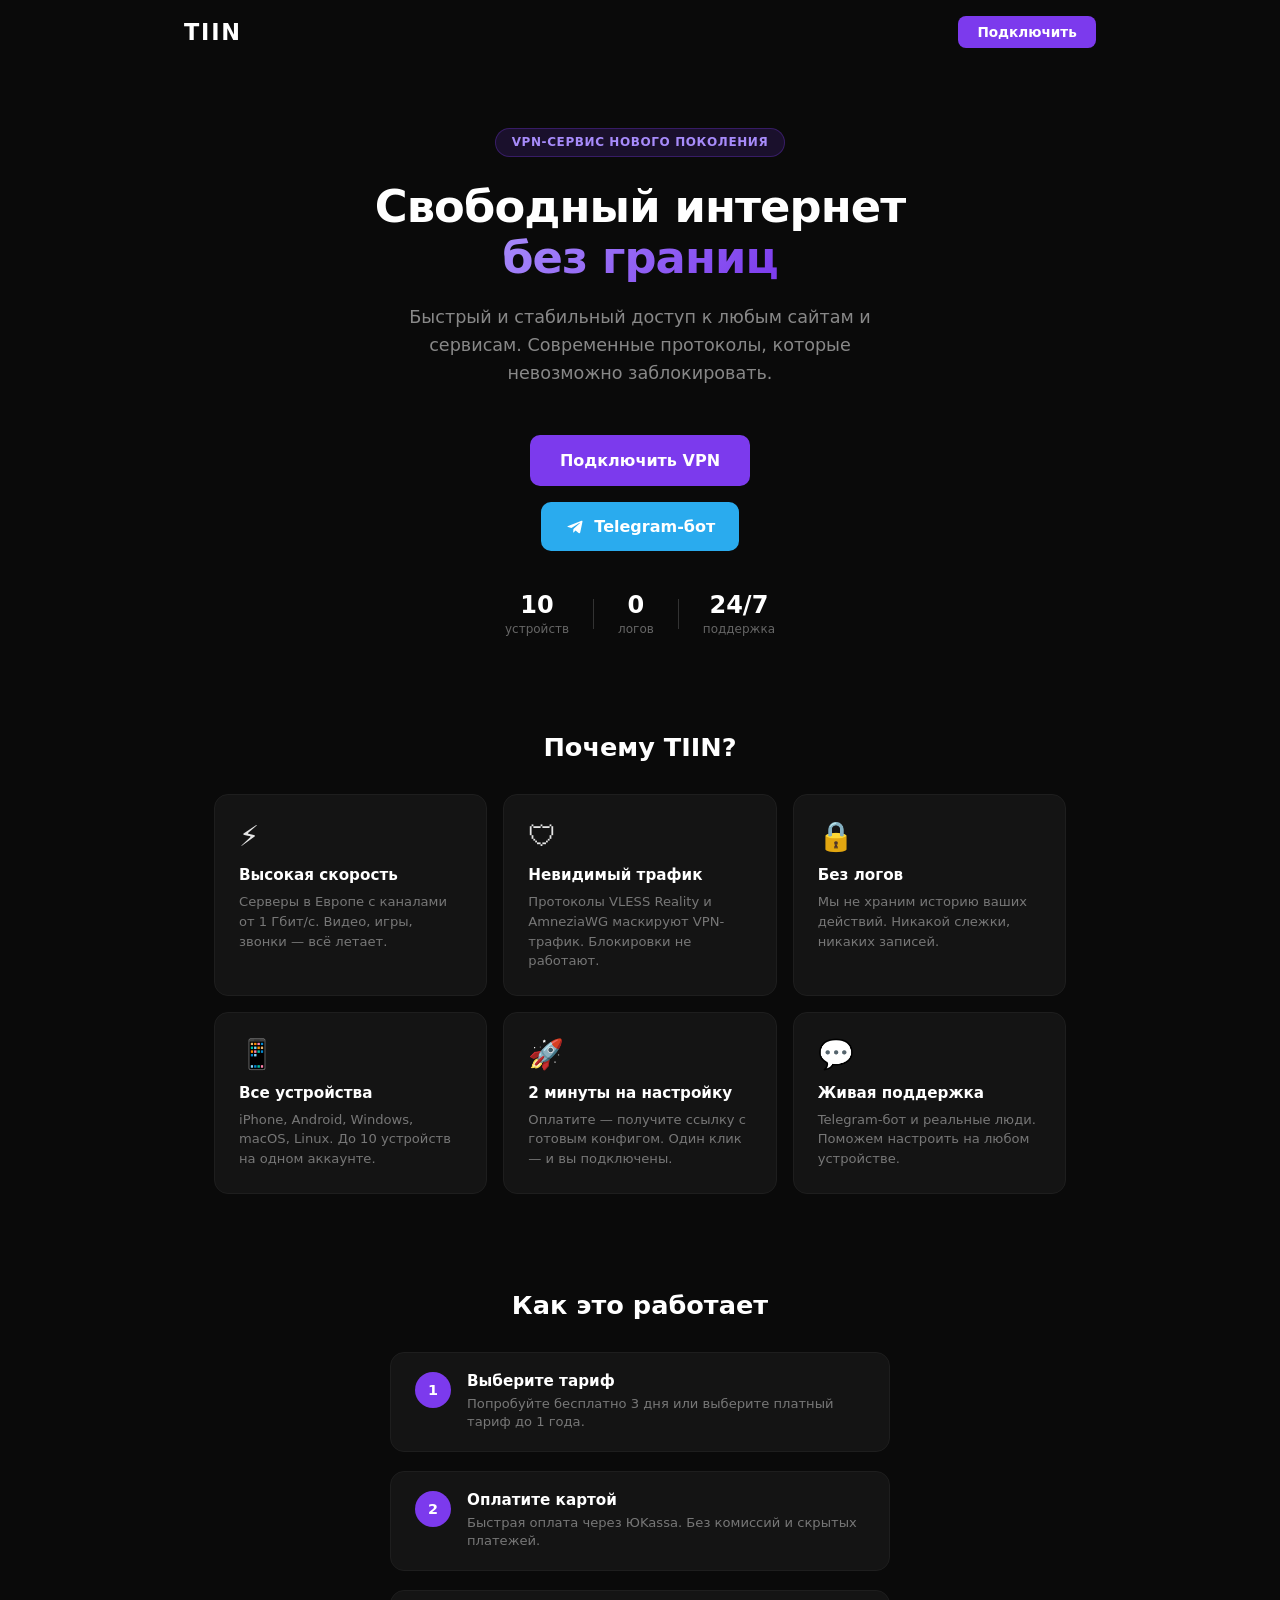
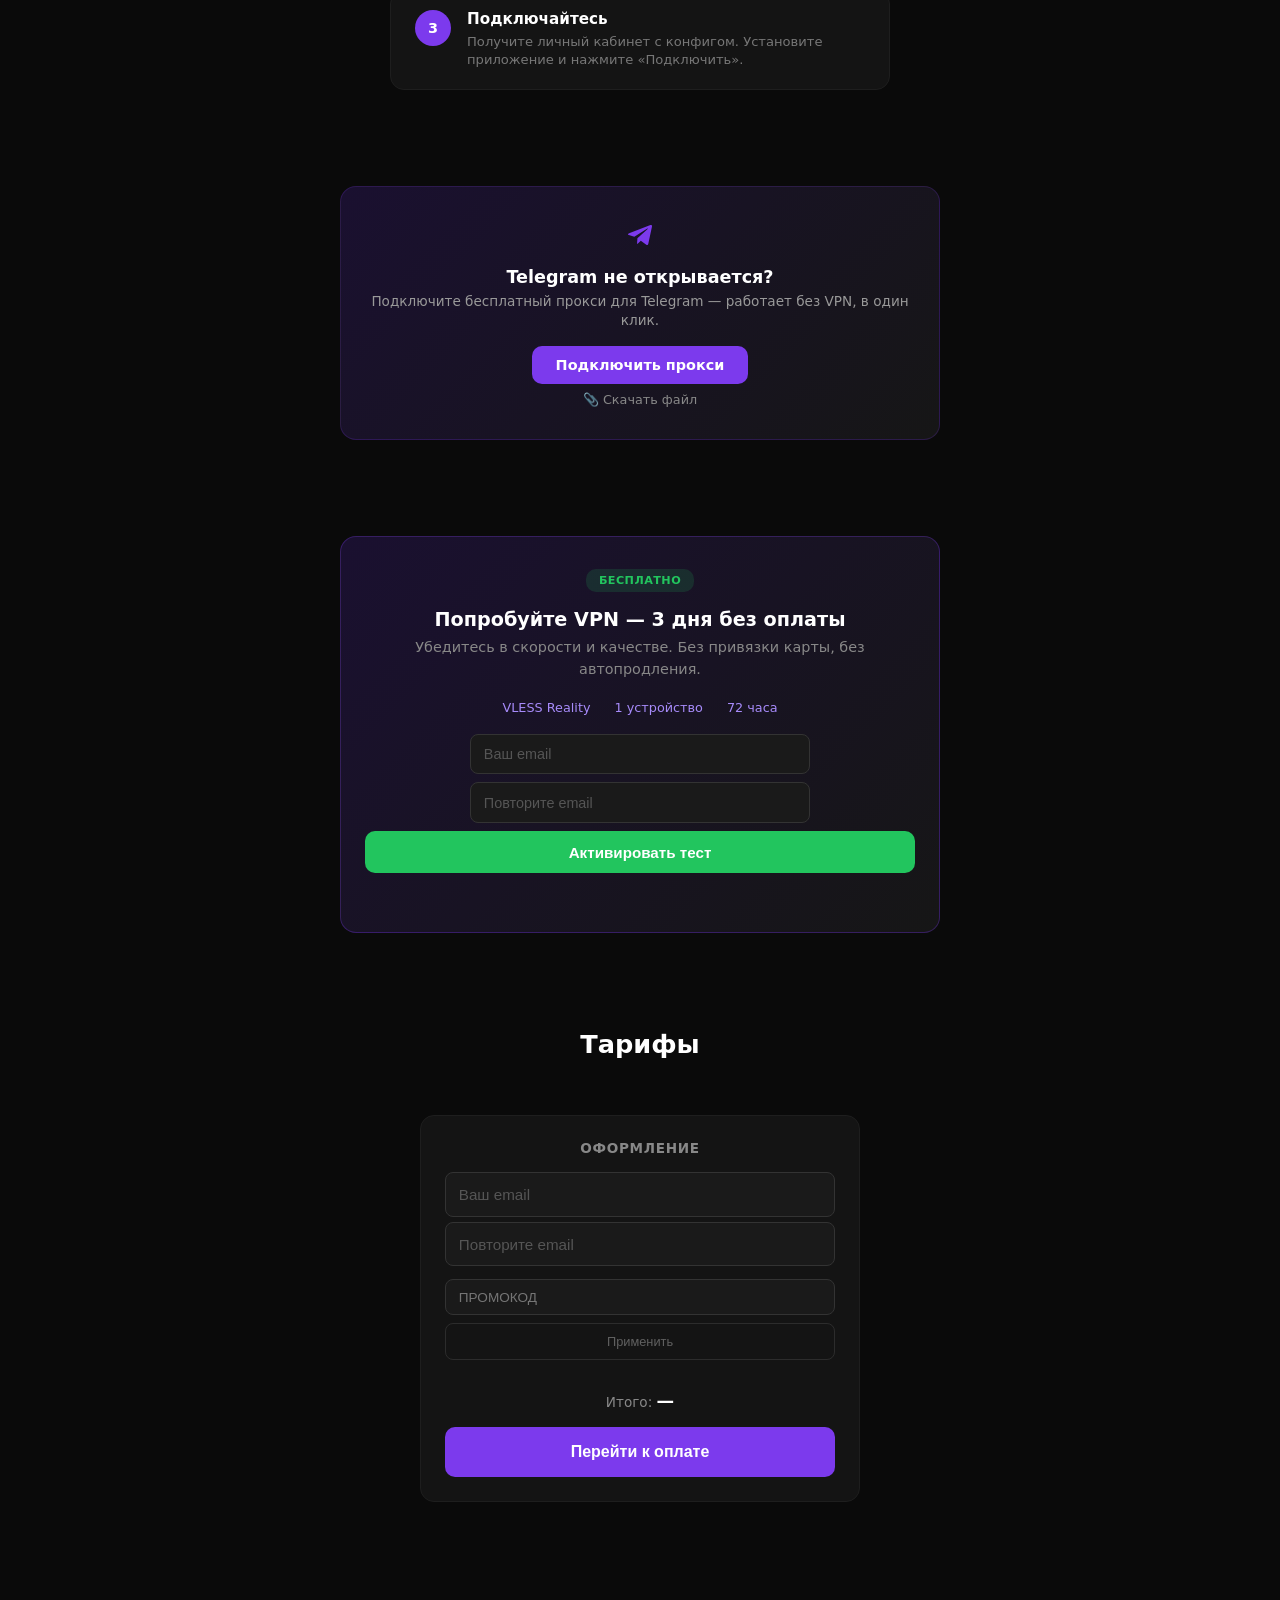
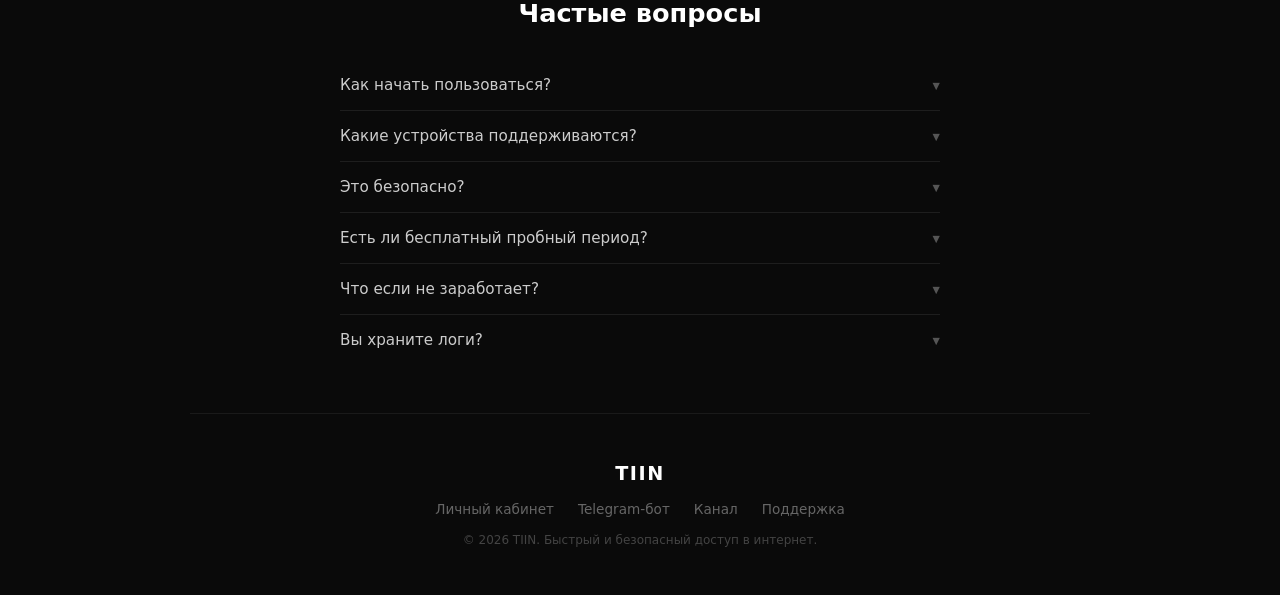
==== commit 58a69b1b: "bot has no start image and etc" ====
--- a/website/index.html
+++ b/website/index.html
@@ -10,6 +10,30 @@
 body{font-family:-apple-system,system-ui,'Segoe UI',Roboto,sans-serif;background:#0a0a0a;color:#e5e5e5;
 min-height:100vh;-webkit-font-smoothing:antialiased}
 
+/* Inputs */
+input {
+    background-color: #1a1a1a;
+    color: #ffffff;
+    border: 1px solid #444;
+}
+input:focus,
+input:hover,
+input:active,
+input:disabled,
+input:read-only,
+input:-webkit-autofill,
+input:-webkit-autofill:hover,
+input:-webkit-autofill:focus {
+    background-color: #1a1a1a;
+}
+/* autofill in Chrome */
+input:-webkit-autofill,
+input:-webkit-autofill:hover,
+input:-webkit-autofill:focus,
+input:-webkit-autofill:active {
+    -webkit-box-shadow: 0 0 0 30px #1a1a1a inset !important;
+    -webkit-text-fill-color: #ffffff !important;
+}
 /* Nav */
 .nav{display:flex;align-items:center;justify-content:space-between;padding:1rem 1.5rem;max-width:960px;margin:0 auto}
 .nav-logo{font-size:1.4rem;font-weight:800;color:#fff;letter-spacing:.08em}
@@ -90,7 +114,7 @@
 border-radius:10px;font-size:.95rem;font-weight:600;cursor:pointer;transition:all .15s}
 .l-trial-btn:hover{background:#16a34a}
 .l-trial-btn:disabled{background:#333;color:#666;cursor:not-allowed}
-.l-trial-msg{font-size:.8rem;margin-top:.4rem;min-height:1.1em;color:#ef4444}
+.l-trial-msg{font-size:.8rem;margin:.4rem;min-height:1.1em;color:#ef4444}
 
 /* Tariffs */
 .l-tariffs{display:grid;grid-template-columns:repeat(auto-fit,minmax(200px,1fr));gap:1rem;
@@ -127,6 +151,16 @@
 .promo-btn{width:100%;background:none;border:1px solid #444;border-radius:8px;padding:.6rem 1rem;
 color:#aaa;font-size:.8rem;cursor:pointer;transition:all .15s}
 .promo-btn:hover{border-color:#7c3aed;color:#7c3aed}
+.promo-btn:hover:not(:disabled) {
+    border-color: #7c3aed;
+    color: #7c3aed;
+}
+.promo-btn:disabled {
+    opacity: 0.5;
+    cursor: not-allowed;
+    border-color: #444;
+    color: #aaa;
+}
 .promo-msg{font-size:.8rem;margin-top:.3rem;min-height:1.1em}
 .promo-msg.ok{color:#22c55e}.promo-msg.err{color:#ef4444}
 
@@ -217,7 +251,7 @@
 <nav class="nav">
     <div class="nav-logo">TIIN</div>
     <div class="nav-links">
-        <a href="/login" class="nav-link">Войти</a>
+        <!-- <a href="/login" class="nav-link">Войти</a> -->
         <a href="#trial" class="nav-cta" onclick="scrollTo('#trial')">Подключить</a>
     </div>
 </nav>
@@ -291,6 +325,9 @@
         </div>
         <div class="l-trial-form">
             <input type="email" id="trialEmail" placeholder="Ваш email" autocomplete="email">
+            <input type="email" id="trialEmailRepeat" placeholder="Повторите email" autocomplete="email">
+        </div>
+        <div class="error" id="trialEmailError">Введите корректный email</div>
             <div id="trialCodeSection" style="display:none">
                 <div style="color:#888;font-size:.82rem;text-align:center;margin-bottom:.4rem">
                     Код отправлен на <b id="trialCodeEmail" style="color:#a78bfa"></b>
@@ -298,7 +335,7 @@
                 <input type="text" id="trialCode" placeholder="Код из письма" maxlength="6"
                        style="text-align:center;letter-spacing:4px;font-size:1rem" autocomplete="one-time-code">
             </div>
-            <button class="l-trial-btn" id="trialBtn" disabled>Активировать тест</button>
+            <button class="l-trial-btn" id="trialBtn">Активировать тест</button>
             <div id="trialChangeEmail" style="display:none;text-align:center;margin-top:.4rem">
                 <a href="javascript:trialReset()" style="color:#888;font-size:.8rem;text-decoration:none">Изменить email</a>
             </div>
@@ -316,10 +353,13 @@
         <div class="input-wrap">
             <input type="email" id="emailInput" placeholder="Ваш email" autocomplete="email">
         </div>
+        <div class="input-wrap" style="margin-top: 5px;">
+            <input type="email" id="emailInputRepeat" placeholder="Повторите email" autocomplete="email">
+        </div>
         <div class="error" id="emailError">Введите корректный email</div>
         <div class="promo-row">
             <input type="text" id="promoInput" placeholder="Промокод" maxlength="30" autocomplete="off">
-            <button type="button" class="promo-btn" onclick="applyPromo()">Применить</button>
+            <button type="button" id="promoBtn" class="promo-btn" onclick="applyPromo()" disabled>Применить</button>
         </div>
         <div class="promo-msg" id="promoMsg"></div>
         <div class="total">Итого: <span class="old-price" id="oldPrice" style="display:none"></span><span class="amount" id="totalAmount">—</span></div>
@@ -334,7 +374,7 @@
             </div>
         </div>
 
-        <button class="pay-btn" id="payBtn" disabled>Перейти к оплате</button>
+        <button class="pay-btn" id="payBtn">Перейти к оплате</button>
         <div id="changeEmail" style="display:none;text-align:center;margin-top:.5rem">
             <a href="javascript:resetCode()" style="color:#888;font-size:.8rem;text-decoration:none">Изменить email</a>
         </div>
@@ -536,6 +576,22 @@
     }
 }
 
+function checkPromoForm() {
+    var promoInput = document.getElementById('promoInput');
+    var promoBtn = document.getElementById('promoBtn');
+    var isPromoFilled = promoInput.value.trim().length > 0;
+    promoBtn.disabled = !isPromoFilled;
+}
+
+document.getElementById('promoInput').addEventListener('input', function() {
+    checkPromoForm();
+});
+
+document.addEventListener('DOMContentLoaded', function() {
+    checkPromoForm();
+});
+
+
 function applyPromo() {
     var code = document.getElementById('promoInput').value.trim();
     var msgEl = document.getElementById('promoMsg');
@@ -558,8 +614,11 @@
 
 function checkForm() {
     var email = document.getElementById('emailInput').value.trim();
-    var valid = email.match(/^[^\s@]+@[^\s@]+\.[^\s@]+$/) && selectedTariff;
-    document.getElementById('payBtn').disabled = !valid;
+    var emailRepeat = document.getElementById('emailInputRepeat').value.trim();
+    var isEmailValid = email.match(/^[^\s@]+@[^\s@]+\.[^\s@]+$/);
+    var isEmailMatch = email === emailRepeat;
+    var isTariffSelected = selectedTariff !== null && selectedTariff !== undefined;
+    var valid = isEmailValid && isEmailMatch && isTariffSelected;
 }
 
 function resetCode() {
@@ -568,6 +627,7 @@
     document.getElementById('changeEmail').style.display = 'none';
     document.getElementById('codeInput').value = '';
     document.getElementById('emailInput').disabled = false;
+    document.getElementById('emailInputRepeat').disabled = false;
     document.getElementById('payBtn').textContent = 'Перейти к оплате';
     checkForm();
 }
@@ -577,14 +637,58 @@
     checkForm();
 });
 
+document.getElementById('emailInputRepeat').addEventListener('input', function() {
+    if (codeStage) resetCode();
+    checkForm();
+});
+
 document.getElementById('codeInput').addEventListener('keydown', function(e) {
     if (e.key === 'Enter') { e.preventDefault(); document.getElementById('payBtn').click(); }
 });
 
 document.getElementById('payBtn').addEventListener('click', function() {
     var email = document.getElementById('emailInput').value.trim();
-    if (!email.match(/^[^\s@]+@[^\s@]+\.[^\s@]+$/)) { document.getElementById('emailError').style.display = 'block'; return; }
-    document.getElementById('emailError').style.display = 'none';
+    var emailRepeat = document.getElementById('emailInputRepeat').value.trim();
+    var emailErrorDiv = document.getElementById('emailError');
+
+    // Сбрасываем ошибку перед проверкой
+    emailErrorDiv.style.display = 'none';
+    
+    // Проверка выбора тарифа
+    if (!selectedTariff) {
+        emailErrorDiv.textContent = 'Пожалуйста, выберите тариф';
+        emailErrorDiv.style.display = 'block'; 
+        return;
+    }
+    
+    // Проверка что поле email не пустое
+    if (!email) {
+        emailErrorDiv.textContent = 'Введите email';
+        emailErrorDiv.style.display = 'block'; 
+        return; 
+    }
+    
+    // Проверка валидности email
+    if (!email.match(/^[^\s@]+@[^\s@]+\.[^\s@]+$/)) { 
+        emailErrorDiv.textContent = 'Введите корректный email (пример: name@domain.com)';
+        emailErrorDiv.style.display = 'block'; 
+        return; 
+    }
+
+    // Проверка что поле повтор email не пустое
+    if (!emailRepeat) {
+        emailErrorDiv.textContent = 'Повторите email';
+        emailErrorDiv.style.display = 'block'; 
+        return; 
+    }
+    
+    // Проверка совпадения email
+    if (email !== emailRepeat) {
+        emailErrorDiv.textContent = 'Email адреса не совпадают';
+        emailErrorDiv.style.display = 'block'; 
+        return; 
+    }
+
     var btn = document.getElementById('payBtn');
 
     if (!codeStage) {
@@ -599,6 +703,7 @@
                 document.getElementById('codeSection').style.display = 'block';
                 document.getElementById('changeEmail').style.display = 'block';
                 document.getElementById('emailInput').disabled = true;
+                document.getElementById('emailInputRepeat').disabled = true;
                 btn.textContent = 'Подтвердить и оплатить'; btn.disabled = false;
                 document.getElementById('codeInput').focus();
             } else {
@@ -741,6 +846,7 @@
 
 // ── Trial activation ──
 var trialCodeStage = false;
+var trialEmail = null;
 
 function trialReset() {
     trialCodeStage = false;
@@ -748,6 +854,7 @@
     document.getElementById('trialChangeEmail').style.display = 'none';
     document.getElementById('trialCode').value = '';
     document.getElementById('trialEmail').disabled = false;
+    document.getElementById('trialEmailRepeat').disabled = false;
     document.getElementById('trialBtn').textContent = 'Активировать тест';
     document.getElementById('trialMsg').textContent = '';
     trialCheckForm();
@@ -755,25 +862,65 @@
 
 function trialCheckForm() {
     var email = document.getElementById('trialEmail').value.trim();
-    document.getElementById('trialBtn').disabled = !email.match(/^[^\s@]+@[^\s@]+\.[^\s@]+$/);
-}
-
+    var emailRepeat = document.getElementById('trialEmailRepeat').value.trim();
+    var isEmailValid = email.match(/^[^\s@]+@[^\s@]+\.[^\s@]+$/);
+    var isEmailMatch = email === emailRepeat;
+    var valid = isEmailValid && isEmailMatch;
+    
+    // Скрываем ошибку при корректном вводе
+    if (isEmailValid && isEmailMatch) {
+        document.getElementById('trialEmailError').style.display = 'none';
+    }
+    
+    return isValid;
+}
+
+// Слушатели ввода для проверки
 document.getElementById('trialEmail').addEventListener('input', function() {
     if (trialCodeStage) trialReset();
     trialCheckForm();
 });
 
+document.getElementById('trialEmailRepeat').addEventListener('input', function() {
+    if (trialCodeStage) trialReset();
+    checkTrialForm();
+});
+
 document.getElementById('trialCode').addEventListener('keydown', function(e) {
     if (e.key === 'Enter') { e.preventDefault(); document.getElementById('trialBtn').click(); }
 });
 
 document.getElementById('trialBtn').addEventListener('click', function() {
     var email = document.getElementById('trialEmail').value.trim();
+    var emailRepeat = document.getElementById('trialEmailRepeat').value.trim();
+    var errorDiv = document.getElementById('trialEmailError');
+    var btn = document.getElementById('trialBtn');
+    var msgDiv = document.getElementById('trialMsg');
+
     if (!email.match(/^[^\s@]+@[^\s@]+\.[^\s@]+$/)) return;
     var btn = document.getElementById('trialBtn');
     var msgEl = document.getElementById('trialMsg');
     msgEl.textContent = '';
 
+    // Очищаем предыдущие сообщения
+    errorDiv.style.display = 'none';
+    msgDiv.innerHTML = '';
+
+    // Проверка валидности email
+    if (!email.match(/^[^\s@]+@[^\s@]+\.[^\s@]+$/)) {
+        errorDiv.textContent = 'Введите корректный email';
+        errorDiv.style.display = 'block';
+        return;
+    }
+    
+    // Проверка совпадения email
+    if (email !== emailRepeat) {
+        errorDiv.textContent = 'Email адреса не совпадают';
+        errorDiv.style.display = 'block';
+        return;
+    }
+    
+    // Если не в режиме кода - отправляем код
     if (!trialCodeStage) {
         btn.disabled = true; btn.textContent = 'Отправка кода...';
         fetch(API + '/order/send-code', { method: 'POST', headers: { 'Content-Type': 'application/json' },
@@ -782,12 +929,15 @@
         .then(function(res) {
             if (res.data.ok) {
                 trialCodeStage = true;
+                trialEmail = email;
                 document.getElementById('trialCodeEmail').textContent = email;
                 document.getElementById('trialCodeSection').style.display = 'block';
                 document.getElementById('trialChangeEmail').style.display = 'block';
                 document.getElementById('trialEmail').disabled = true;
-                btn.textContent = 'Подтвердить и активировать'; btn.disabled = false;
+                document.getElementById('trialEmailRepeat').disabled = true;
+                btn.textContent = 'Активировать'; btn.disabled = false;
                 document.getElementById('trialCode').focus();
+                msgDiv.innerHTML = '<span style="color:#10b981">✓ Код отправлен на почту</span>';
             } else {
                 msgEl.textContent = res.data.detail || res.data.message || 'Ошибка отправки кода';
                 btn.textContent = 'Активировать тест'; btn.disabled = false;
@@ -796,7 +946,7 @@
         .catch(function() { msgEl.textContent = 'Ошибка соединения'; btn.textContent = 'Активировать тест'; btn.disabled = false; });
     } else {
         var code = document.getElementById('trialCode').value.trim();
-        if (!code) { msgEl.textContent = 'Введите код из письма'; return; }
+        if (!code) { msgDiv.innerHTML = '<span style="color:#ef4444">Введите код из письма</span>'; return; }
         btn.disabled = true; btn.textContent = 'Активация...';
         fetch(API + '/trial', { method: 'POST', headers: { 'Content-Type': 'application/json' },
             body: JSON.stringify({ email: email, code: code, ref: getRef() }) })
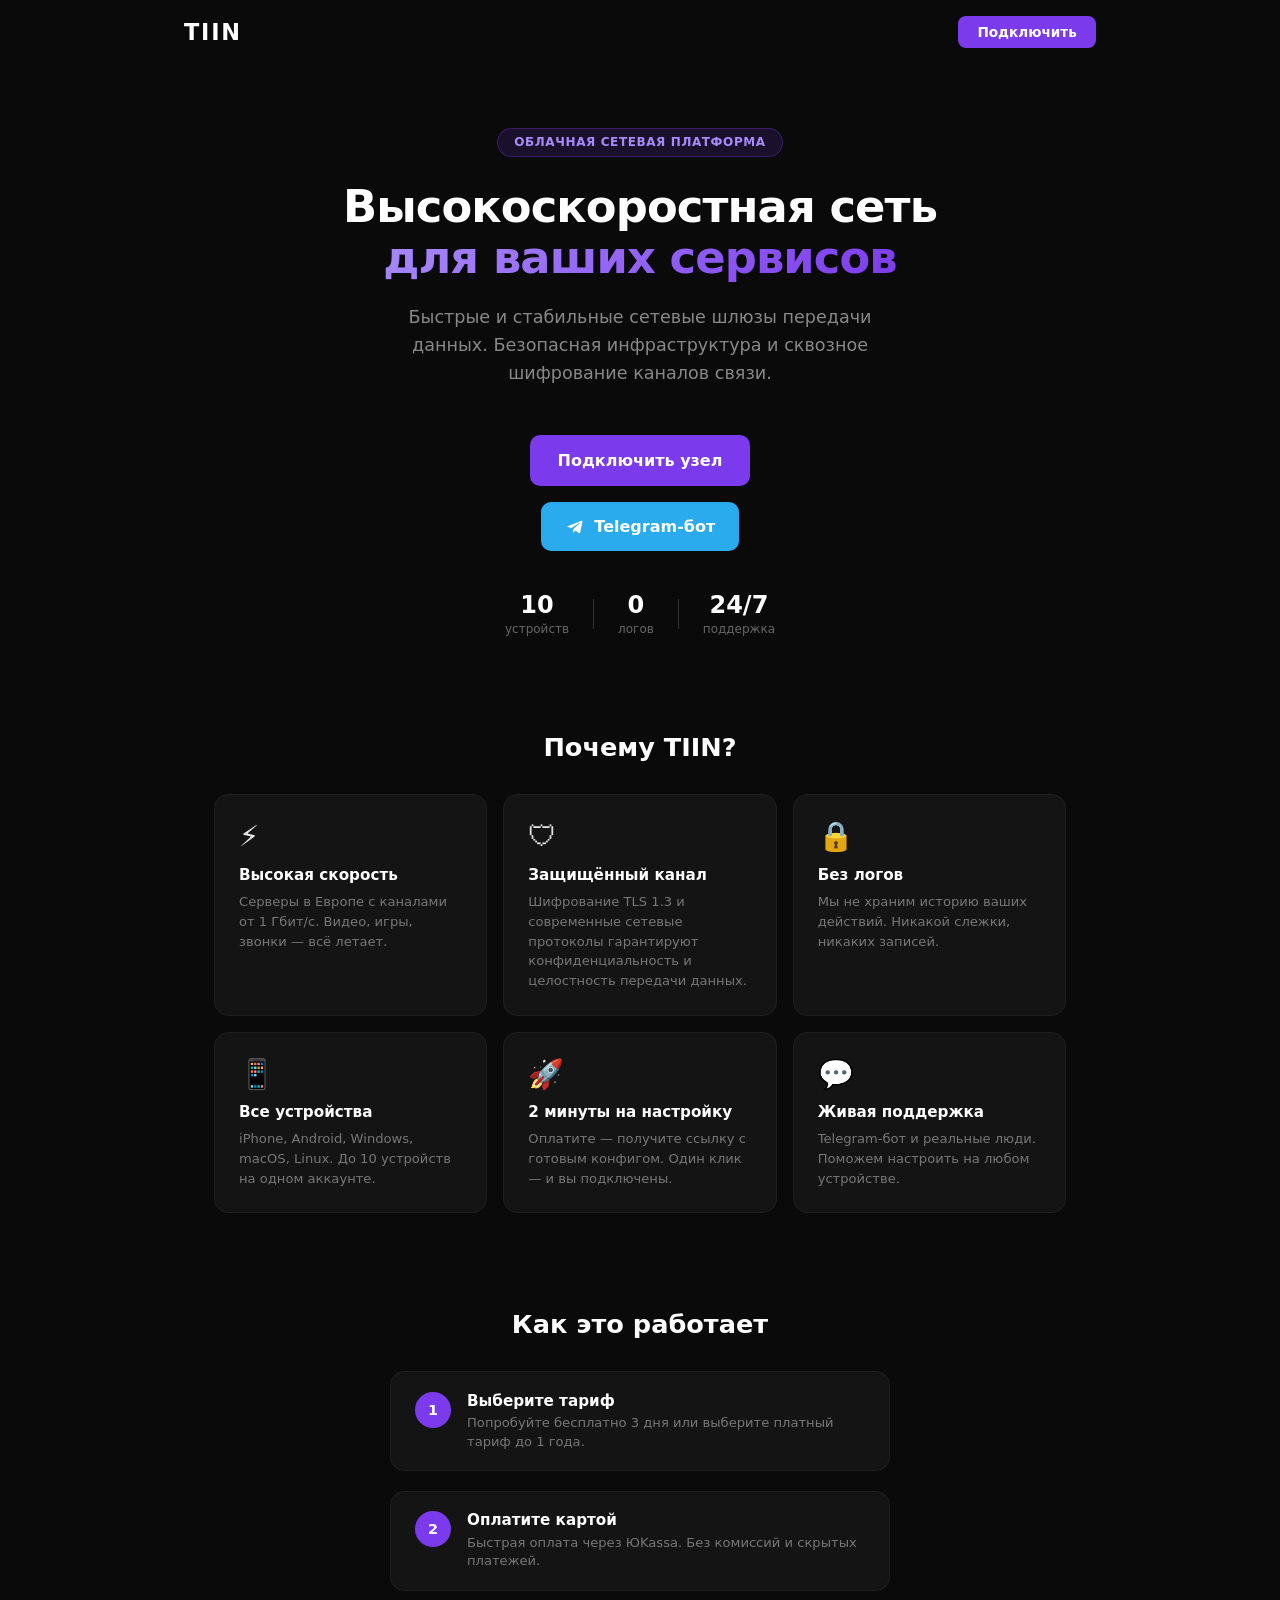
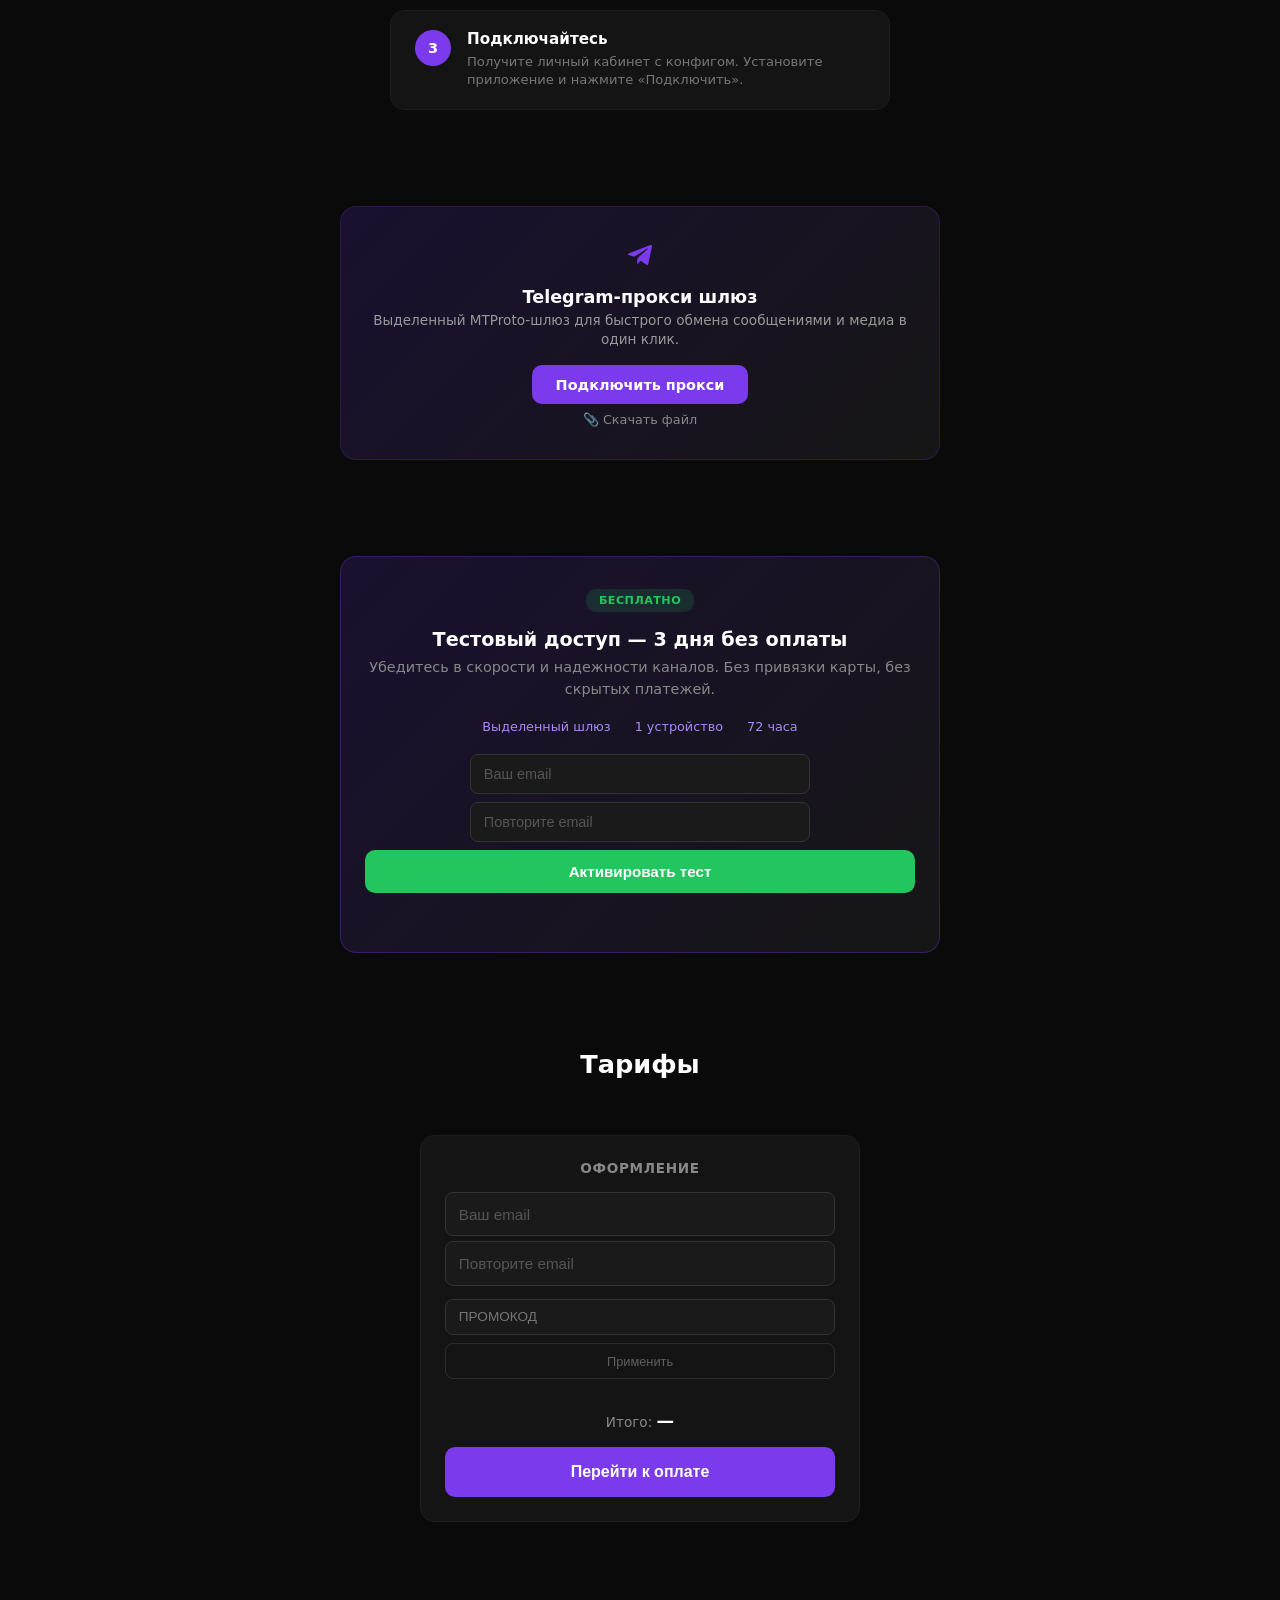
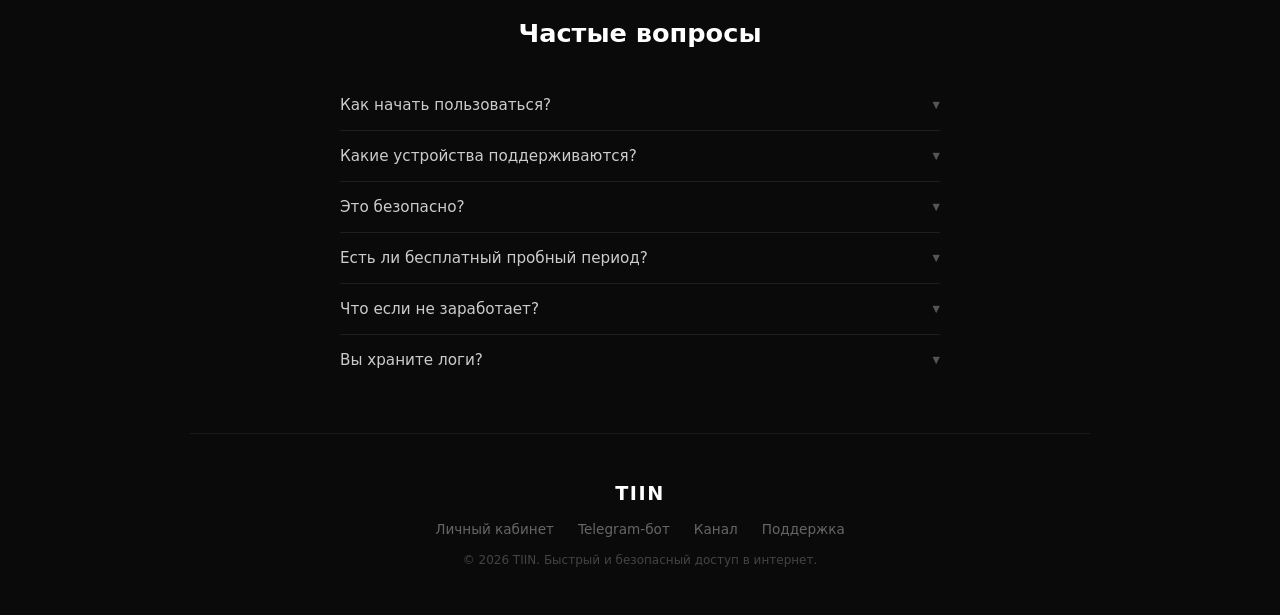
==== commit a10d2350: "feat: YooKassa client resilience, payment reconciler, QA sentinel patch, QUIC DPI sentinel filter an" ====
--- a/website/index.html
+++ b/website/index.html
@@ -257,11 +257,11 @@
 </nav>
 
 <section class="l-hero">
-    <div class="l-hero-badge">VPN-сервис нового поколения</div>
-    <h1 class="l-hero-title">Свободный интернет<br><span class="l-hero-accent">без границ</span></h1>
-    <p class="l-hero-desc">Быстрый и стабильный доступ к любым сайтам и сервисам. Современные протоколы, которые невозможно заблокировать.</p>
+    <div class="l-hero-badge">Облачная сетевая платформа</div>
+    <h1 class="l-hero-title">Высокоскоростная сеть<br><span class="l-hero-accent">для ваших сервисов</span></h1>
+    <p class="l-hero-desc">Быстрые и стабильные сетевые шлюзы передачи данных. Безопасная инфраструктура и сквозное шифрование каналов связи.</p>
     <div class="l-hero-actions">
-        <a href="#trial" class="pay-btn l-hero-btn" style="max-width:220px" onclick="scrollTo('#trial')">Подключить VPN</a>
+        <a href="#trial" class="pay-btn l-hero-btn" style="max-width:220px" onclick="scrollTo('#trial')">Подключить узел</a>
     </div>
     <div class="l-hero-actions" style="margin-top: 1rem">
         <a href="https://t.me/tiin_service_bot?start=web" class="tg-btn l-hero-btn" style="max-width:220px">
@@ -269,6 +269,12 @@
             Telegram-бот
         </a>
     </div>
+    <!-- <div class="l-hero-actions" style="margin-top: 1rem">
+        <a href="https://tiinservice.online/proxy_page.html" class="tg-btn l-hero-btn" style="max-width:220px">
+            <svg viewBox="0 0 24 24" width="20" height="20" fill="#fff"><path d="M9.78 18.65l.28-4.23 7.68-6.92c.34-.31-.07-.46-.52-.19L7.74 13.3 3.64 12c-.88-.25-.89-.86.2-1.3l15.97-6.16c.73-.33 1.43.18 1.15 1.3l-2.72 12.81c-.19.91-.74 1.13-1.5.71L12.6 16.3l-1.99 1.93c-.23.23-.42.42-.83.42z"/></svg>
+            Telegram-proxy
+        </a>
+    </div> -->
     <div class="l-hero-stats">
         <div class="l-stat"><span class="l-stat-num">10</span><span class="l-stat-label">устройств</span></div>
         <div class="l-stat-sep"></div>
@@ -282,7 +288,7 @@
     <h2 class="l-section-title">Почему TIIN?</h2>
     <div class="l-features">
         <div class="l-feat"><div class="l-feat-icon">&#9889;</div><h3>Высокая скорость</h3><p>Серверы в Европе с каналами от 1 Гбит/с. Видео, игры, звонки — всё летает.</p></div>
-        <div class="l-feat"><div class="l-feat-icon">&#128737;</div><h3>Невидимый трафик</h3><p>Протоколы VLESS Reality и AmneziaWG маскируют VPN-трафик. Блокировки не работают.</p></div>
+        <div class="l-feat"><div class="l-feat-icon">&#128737;</div><h3>Защищённый канал</h3><p>Шифрование TLS 1.3 и современные сетевые протоколы гарантируют конфиденциальность и целостность передачи данных.</p></div>
         <div class="l-feat"><div class="l-feat-icon">&#128274;</div><h3>Без логов</h3><p>Мы не храним историю ваших действий. Никакой слежки, никаких записей.</p></div>
         <div class="l-feat"><div class="l-feat-icon">&#128241;</div><h3>Все устройства</h3><p>iPhone, Android, Windows, macOS, Linux. До 10 устройств на одном аккаунте.</p></div>
         <div class="l-feat"><div class="l-feat-icon">&#128640;</div><h3>2 минуты на настройку</h3><p>Оплатите — получите ссылку с готовым конфигом. Один клик — и вы подключены.</p></div>
@@ -303,11 +309,11 @@
     <div class="l-proxy-banner">
         <svg viewBox="0 0 24 24" width="32" height="32" fill="#7c3aed"><path d="M9.78 18.65l.28-4.23 7.68-6.92c.34-.31-.07-.46-.52-.19L7.74 13.3 3.64 12c-.88-.25-.89-.86.2-1.3l15.97-6.16c.73-.33 1.43.18 1.15 1.3l-2.72 12.81c-.19.91-.74 1.13-1.5.71L12.6 16.3l-1.99 1.93c-.23.23-.42.42-.83.42z"/></svg>
         <div class="l-proxy-text">
-            <h3>Telegram не открывается?</h3>
-            <p>Подключите бесплатный прокси для Telegram — работает без VPN, в один клик.</p>
+            <h3>Telegram-прокси шлюз</h3>
+            <p>Выделенный MTProto-шлюз для быстрого обмена сообщениями и медиа в один клик.</p>
         </div>
         <div style="display:flex;flex-direction:column;gap:.5rem;align-items:center">
-            <a href="tg://proxy?server=tiinservice.ru&port=8443&secret=7tZhp-UUviXSuUagLCZgx8UzNDQ5ODguc25rLnd0Zg" class="l-proxy-btn" id="proxyBtn">Подключить прокси</a>
+            <a href="tg://proxy?server=tiinservice.online&port=8443&secret=7tZhp-UUviXSuUagLCZgx8UzNDQ5ODguc25rLnd0Zg" class="l-proxy-btn" id="proxyBtn">Подключить прокси</a>
             <a href="/proxy.html" class="l-proxy-dl">&#128206; Скачать файл</a>
         </div>
     </div>
@@ -316,10 +322,10 @@
 <section class="l-section" id="trial">
     <div class="l-trial">
         <div class="l-trial-badge">Бесплатно</div>
-        <h3>Попробуйте VPN — 3 дня без оплаты</h3>
-        <p>Убедитесь в скорости и качестве. Без привязки карты, без автопродления.</p>
+        <h3>Тестовый доступ — 3 дня без оплаты</h3>
+        <p>Убедитесь в скорости и надежности каналов. Без привязки карты, без скрытых платежей.</p>
         <div class="l-trial-features">
-            <span class="l-trial-feat">VLESS Reality</span>
+            <span class="l-trial-feat">Выделенный шлюз</span>
             <span class="l-trial-feat">1 устройство</span>
             <span class="l-trial-feat">72 часа</span>
         </div>
@@ -511,7 +517,7 @@
 var faqData = [
     { q: 'Как начать пользоваться?', a: 'Выберите тариф, оплатите, и вы получите ссылку на личный кабинет с инструкциями по подключению. Настройка занимает 2 минуты.' },
     { q: 'Какие устройства поддерживаются?', a: 'iPhone, Android, Windows, macOS, Linux. На каждом тарифе до 10 устройств одновременно.' },
-    { q: 'Это безопасно?', a: 'Да. Мы используем современные протоколы шифрования (VLESS Reality, AmneziaWG). Трафик невозможно прочитать или заблокировать.' },
+    { q: 'Это безопасно?', a: 'Да. Мы используем сквозное шифрование каналов связи (TLS 1.3, QUIC). Передаваемые данные надежно защищены от перехвата и модификации.' },
     { q: 'Есть ли бесплатный пробный период?', a: 'Да! Вы можете активировать бесплатный тест на 3 дня — без привязки карты и автопродления. Просто введите email в форме выше.' },
     { q: 'Что если не заработает?', a: 'Напишите нам в Telegram-бот — поможем настроить. Если совсем не подойдёт, вернём деньги.' },
     { q: 'Вы храните логи?', a: 'Нет. Мы не ведём журналов активности и не отслеживаем, какие сайты вы посещаете.' }
